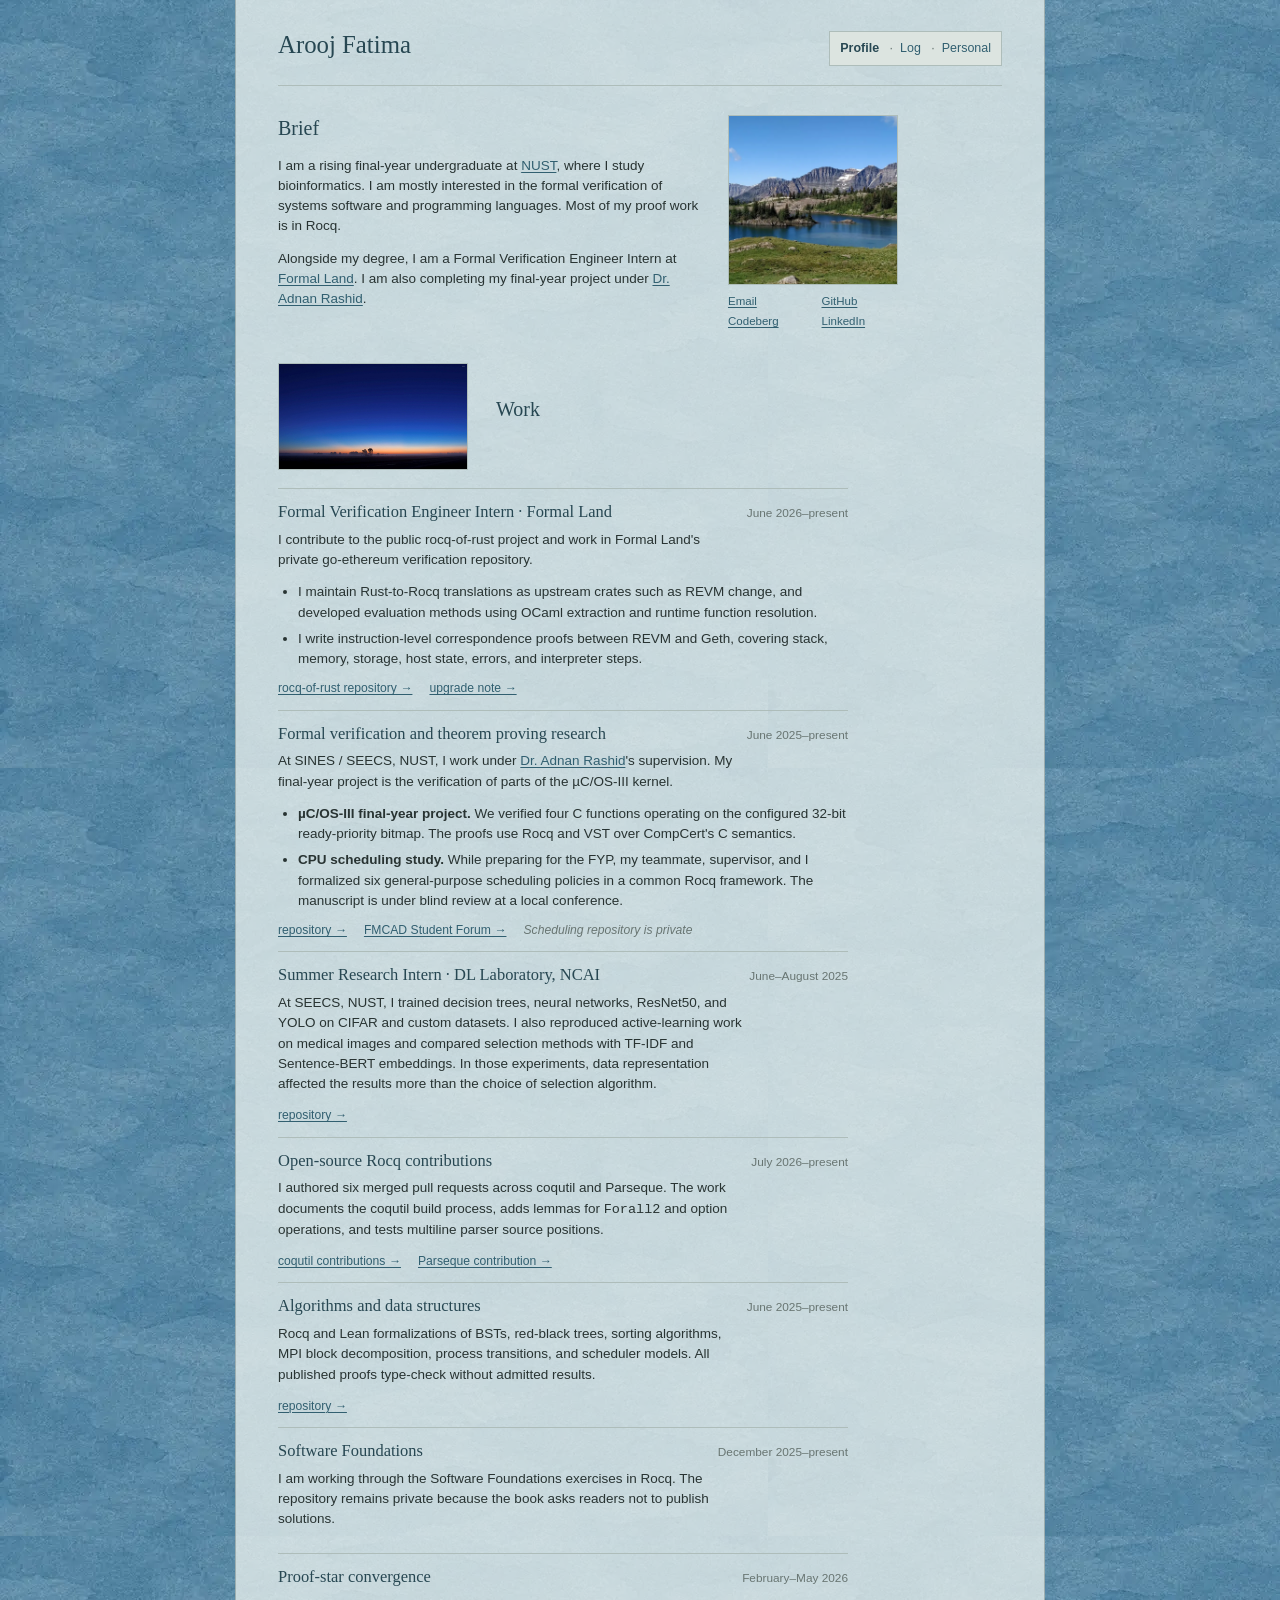
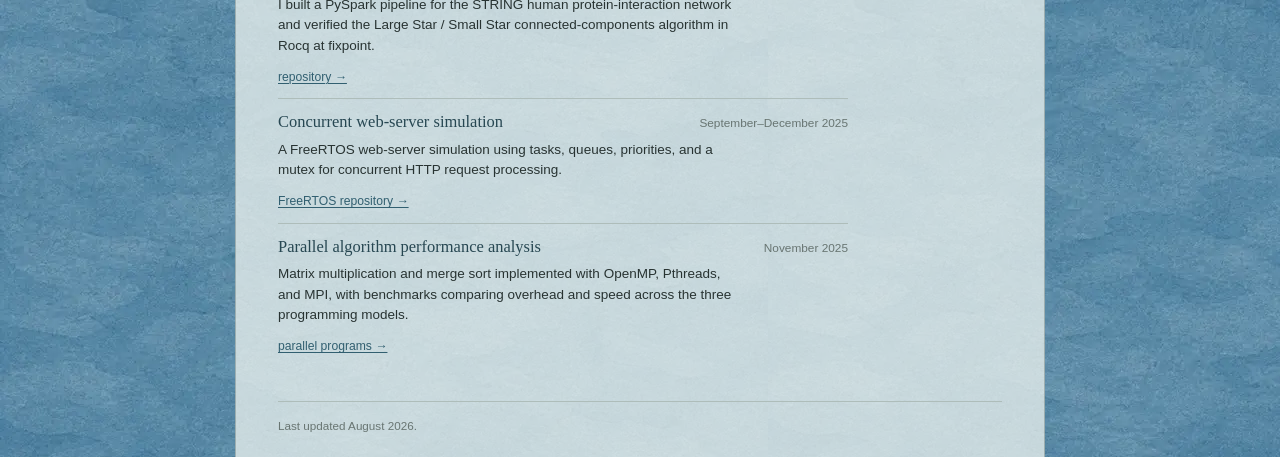
==== index.html @ 15ba0b57 "Create academic homepage" ====
<!doctype html>
<html lang="en">
<head>
    <meta charset="utf-8">
    <meta name="viewport" content="width=device-width, initial-scale=1">
    <meta name="description" content="Academic homepage of Arooj Fatima.">
    <title>Arooj Fatima</title>
    <link rel="stylesheet" href="style.css">
</head>
<body>
    <div class="page">
        <header class="site_header">
            <div class="identity">
                <a class="site_name" href="index.html">Arooj Fatima</a>
            </div>

            <nav aria-label="Main navigation">
                <a class="current" href="index.html">Profile</a>
                <a href="news.html">Log</a>
                <a href="personal.html">Personal</a>
            </nav>
        </header>

        <main>
            <section class="opening">
                <div>
                    <h1>Brief</h1>

                    <p>
                        I am a rising final-year undergraduate at
                        <a href="https://nust.edu.pk/">NUST</a>, where I study bioinformatics.
                        I am mostly interested in the formal verification of systems software
                        and programming languages. Most of my proof work is in Rocq.
                    </p>

                    <p>
                        Alongside my degree, I am a Formal Verification Engineer Intern at
                        <a href="https://formal.land/">Formal Land</a>. I am also completing my
                        final-year project under
                        <a href="https://scholar.google.com/citations?user=fmgsqYkAAAAJ&hl=en">Dr. Adnan Rashid</a>.
                    </p>
                </div>

                <div class="profile_picture">
                    <figure class="opening_picture">
                        <img src="assets/rock-lake.webp" alt="A mountain lake beneath a clear blue sky">
                    </figure>

                    <div class="contact_links" aria-label="Contact and profiles">
                        <a href="mailto:afatima.bsbi23sines@student.nust.edu.pk">Email</a>
                        <a href="https://github.com/cascade77">GitHub</a>
                        <a href="https://codeberg.org/cascade">Codeberg</a>
                        <!-- Replace the LinkedIn URL below. -->
                        <a href="https://www.linkedin.com/in/arooj-dot-exe/">LinkedIn</a>
                    </div>
                </div>
            </section>

            <section class="work_opening" id="work">
                <figure>
                    <img src="assets/work-sunset.jpg" alt="A blue evening sky above a distant line of trees">
                </figure>

                <div>
                    <h1>Work</h1>
                </div>
            </section>

            <div class="project_list">
                <article class="project" id="formal-land">
                    <header class="project_header">
                        <h2>Formal Verification Engineer Intern · Formal Land</h2>
                        <span>June 2026–present</span>
                    </header>
                    <p>
                        I contribute to the public rocq-of-rust project and work in Formal Land's
                        private go-ethereum verification repository.
                    </p>
                    <ul class="work_points">
                        <li>
                            I maintain Rust-to-Rocq translations as upstream crates such as REVM
                            change, and developed evaluation methods using OCaml extraction and
                            runtime function resolution.
                        </li>
                        <li>
                            I write instruction-level correspondence proofs between REVM and Geth,
                            covering stack, memory, storage, host state, errors, and interpreter
                            steps.
                        </li>
                    </ul>
                    <p class="project_links">
                        <a href="https://github.com/formal-land/coq-of-rust">rocq-of-rust repository →</a>
                        <a href="https://formal.land/blog/2026/07/14/revm-v102-upgrade">upgrade note →</a>
                    </p>
                </article>

                <article class="project" id="university-research">
                    <header class="project_header">
                        <h2>Formal verification and theorem proving research</h2>
                        <span>June 2025–present</span>
                    </header>
                    <p>
                        At SINES / SEECS, NUST, I work under
                        <a href="https://scholar.google.com/citations?user=fmgsqYkAAAAJ&hl=en">Dr. Adnan Rashid</a>'s
                        supervision. My final-year project is the verification of parts of the
                        µC/OS-III kernel.
                    </p>
                    <ul class="work_points">
                        <li>
                            <strong>µC/OS-III final-year project.</strong> We verified four C
                            functions operating on the configured 32-bit ready-priority bitmap.
                            The proofs use Rocq and VST over CompCert's C semantics.
                        </li>
                        <li>
                            <strong>CPU scheduling study.</strong> While preparing for the FYP, my
                            teammate, supervisor, and I formalized six general-purpose scheduling
                            policies in a common Rocq framework. The manuscript is under blind
                            review at a local conference.
                        </li>
                    </ul>
                    <p class="project_links">
                        <a href="https://codeberg.org/cascade/ucos3-vst">repository →</a>
                        <a href="https://fmcad.org/FMCAD26/student_forum/">FMCAD Student Forum →</a>
                        <span class="pending_link">Scheduling repository is private</span>
                    </p>
                </article>

                <article class="project" id="dl-internship">
                    <header class="project_header">
                        <h2>Summer Research Intern · DL Laboratory, NCAI</h2>
                        <span>June–August 2025</span>
                    </header>
                    <p>
                        At SEECS, NUST, I trained decision trees, neural networks, ResNet50, and
                        YOLO on CIFAR and custom datasets. I also reproduced active-learning work
                        on medical images and compared selection methods with TF-IDF and
                        Sentence-BERT embeddings. In those experiments, data representation
                        affected the results more than the choice of selection algorithm.
                    </p>
                    <p class="project_links">
                        <a href="https://github.com/cascade77/ncai-dll-internship-summer25">repository →</a>
                    </p>
                </article>

                <article class="project" id="rocq-contributions">
                    <header class="project_header">
                        <h2>Open-source Rocq contributions</h2>
                        <span>July 2026–present</span>
                    </header>
                    <p>
                        I authored six merged pull requests across coqutil and Parseque. The work
                        documents the coqutil build process, adds lemmas for <code>Forall2</code>
                        and option operations, and tests multiline parser source positions.
                    </p>
                    <p class="project_links">
                        <a href="https://github.com/mit-plv/coqutil/pulls?q=is%3Apr+author%3Acascade77">coqutil contributions →</a>
                        <a href="https://github.com/rocq-community/parseque/pulls?q=is%3Apr+author%3Acascade77">Parseque contribution →</a>
                    </p>
                </article>

                <article class="project" id="algorithms">
                    <header class="project_header">
                        <h2>Algorithms and data structures</h2>
                        <span>June 2025–present</span>
                    </header>
                    <p>
                        Rocq and Lean formalizations of BSTs, red-black trees, sorting algorithms,
                        MPI block decomposition, process transitions, and scheduler models. All
                        published proofs type-check without admitted results.
                    </p>
                    <p class="project_links">
                        <a href="https://github.com/cascade77/formal-verification-algorithms">repository →</a>
                    </p>
                </article>

                <article class="project" id="software-foundations">
                    <header class="project_header">
                        <h2>Software Foundations</h2>
                        <span>December 2025–present</span>
                    </header>
                    <p>
                        I am working through the Software Foundations exercises in Rocq. The
                        repository remains private because the book asks readers not to publish
                        solutions.
                    </p>
                </article>

                <article class="project" id="protein-network">
                    <header class="project_header">
                        <h2>Proof-star convergence</h2>
                        <span>February–May 2026</span>
                    </header>
                    <p>
                        I built a PySpark pipeline for the STRING human protein-interaction network
                        and verified the Large Star / Small Star connected-components algorithm in
                        Rocq at fixpoint.
                    </p>
                    <p class="project_links">
                        <a href="https://github.com/cascade77/proof-star-convergence">repository →</a>
                    </p>
                </article>

                <article class="project" id="freertos-server">
                    <header class="project_header">
                        <h2>Concurrent web-server simulation</h2>
                        <span>September–December 2025</span>
                    </header>
                    <p>
                        A FreeRTOS web-server simulation using tasks, queues, priorities, and a
                        mutex for concurrent HTTP request processing.
                    </p>
                    <p class="project_links">
                        <a href="https://github.com/cascade77/concurrent-webserver-rtos">FreeRTOS repository →</a>
                    </p>
                </article>

                <article class="project" id="parallel-analysis">
                    <header class="project_header">
                        <h2>Parallel algorithm performance analysis</h2>
                        <span>November 2025</span>
                    </header>
                    <p>
                        Matrix multiplication and merge sort implemented with OpenMP, Pthreads,
                        and MPI, with benchmarks comparing overhead and speed across the three
                        programming models.
                    </p>
                    <p class="project_links">
                        <a href="https://github.com/cascade77/parallel-matrix-sorting">parallel programs →</a>
                    </p>
                </article>
            </div>
        </main>

        <footer>
            <p>Last updated August 2026.</p>
        </footer>
    </div>
</body>
</html>
---- style.css ----
:root
{
    color-scheme: light;
    --ground: #477f99;
    --paper: rgba(239, 244, 241, 0.74);
    --ink: #283332;
    --heading: #274752;
    --link: #315f70;
    --link_hover: #183e4d;
    --line: #aebdba;
    --soft: #dce4e0;
    --quiet: #687572;
}

*
{
    box-sizing: border-box;
}

html
{
    min-height: 100%;
    background-color: var(--ground);
    background-image: url("assets/paper-lake-waves.webp");
    background-repeat: repeat;
}

body
{
    min-height: 100vh;
    margin: 0;
    color: var(--ink);
    background: transparent;
    font-family: Arial, Helvetica, sans-serif;
    font-size: 13.5px;
    line-height: 1.5;
}

.page
{
    width: min(810px, calc(100% - 42px));
    min-height: 100vh;
    margin: 0 auto;
    padding: 31px 42px 22px;
    background: var(--paper);
    border-right: 1px solid rgba(71, 91, 88, 0.34);
    border-left: 1px solid rgba(71, 91, 88, 0.34);
}

.site_header
{
    display: grid;
    grid-template-columns: minmax(0, 1fr) auto;
    gap: 28px;
    padding-bottom: 19px;
    border-bottom: 1px solid var(--line);
}

.site_name
{
    display: inline-block;
    margin-bottom: 5px;
    color: var(--heading);
    font-family: Georgia, "Times New Roman", serif;
    font-size: 1.55rem;
    line-height: 1.1;
    text-decoration: none;
}

.identity p
{
    margin: 2px 0 0;
    color: var(--quiet);
    font-size: 0.82rem;
    line-height: 1.35;
}

.identity p a
{
    text-decoration: none;
}

nav
{
    align-self: end;
    padding: 7px 10px;
    background: var(--soft);
    border: 1px solid var(--line);
    font-size: 0.78rem;
    white-space: nowrap;
}

nav a
{
    color: var(--link);
    text-decoration: none;
}

nav a + a::before
{
    padding: 0 7px;
    color: var(--quiet);
    content: "·";
}

nav a.current
{
    color: var(--heading);
    font-weight: bold;
}

nav a:hover,
nav a:focus
{
    text-decoration: underline;
    text-underline-offset: 3px;
}

main
{
    max-width: 620px;
    padding: 27px 0 34px;
}

section + section
{
    margin-top: 31px;
}

.opening
{
    display: grid;
    grid-template-columns: minmax(0, 1fr) 170px;
    gap: 29px;
}

.profile_picture
{
    align-self: start;
}

.opening_picture
{
    align-self: start;
    margin: 2px 0 0;
    border: 1px solid var(--line);
}

.opening_picture img
{
    display: block;
    width: 100%;
    aspect-ratio: 1 / 1;
    object-fit: cover;
}

h1,
h2,
h3
{
    color: var(--heading);
    font-family: Georgia, "Times New Roman", serif;
    font-weight: normal;
}

h1
{
    margin: 0 0 13px;
    font-size: 1.25rem;
}

h2
{
    margin: 0 0 10px;
    font-size: 1.03rem;
}

h3
{
    margin: 18px 0 3px;
    font-size: 1rem;
}

p
{
    max-width: 62ch;
    margin: 0 0 12px;
}

a
{
    color: var(--link);
}

a:hover,
a:focus
{
    color: var(--link_hover);
}

main a
{
    text-decoration-thickness: 1px;
    text-underline-offset: 2px;
}

.contact_links
{
    display: grid;
    grid-template-columns: repeat(2, auto);
    gap: 3px 10px;
    margin: 8px 0 0;
    font-size: 0.72rem;
}

.contact_links a
{
    white-space: nowrap;
}

.arrow_list,
.star_list
{
    margin: 0;
    padding: 0;
    list-style: none;
}

.arrow_list li
{
    display: grid;
    grid-template-columns: 18px minmax(0, 1fr);
    gap: 5px;
    margin-bottom: 8px;
}

.arrow_list li > span,
.star_list li > span
{
    color: #607f75;
}

.arrow_list p
{
    margin: 0;
}

.page_links
{
    display: grid;
    grid-template-columns: repeat(3, 1fr);
    gap: 13px;
}

.page_links a
{
    display: grid;
    grid-template-columns: 58px minmax(0, 1fr);
    grid-template-rows: auto auto;
    column-gap: 10px;
    min-height: 61px;
    padding: 6px;
    background: rgba(220, 228, 224, 0.68);
    border: 1px solid var(--line);
    text-decoration: none;
}

.page_links img
{
    grid-row: 1 / 3;
    width: 58px;
    height: 47px;
    object-fit: cover;
}

.page_links span
{
    align-self: end;
    line-height: 1.15;
}

.page_links small
{
    align-self: start;
    margin-top: 3px;
    color: var(--quiet);
    font-size: 0.72rem;
    line-height: 1.15;
}

.news_list
{
    margin: 0;
}

.log_picture
{
    float: right;
    width: 172px;
    margin: 0 0 16px 24px;
    border: 1px solid var(--line);
}

.log_picture img
{
    display: block;
    width: 100%;
    height: 105px;
    object-fit: cover;
}

.news_list div
{
    display: grid;
    grid-template-columns: 82px minmax(0, 1fr);
    gap: 19px;
    padding: 11px 0;
    border-top: 1px solid var(--line);
}

.news_list dt
{
    color: var(--heading);
    font-size: 0.82rem;
    font-weight: bold;
}

.news_list dd
{
    margin: 0;
}

.event_mark
{
    display: inline-block;
    margin-left: 8px;
    padding: 2px 5px;
    border: 1px solid var(--line);
    vertical-align: middle;
}

.event_mark img
{
    display: block;
    width: 28px;
    height: 28px;
    object-fit: contain;
}

.event_mark.fmcad_mark
{
    background: #315262;
}

.event_mark.fmcad_mark img
{
    width: 39px;
}

.quiet
{
    color: var(--quiet);
    font-style: italic;
}

.article_header
{
    display: flex;
    align-items: baseline;
    justify-content: space-between;
    gap: 20px;
    margin-bottom: 16px;
    border-bottom: 1px solid var(--line);
}

.article_header p
{
    color: var(--quiet);
    font-size: 0.78rem;
}

.journey_picture
{
    float: right;
    width: 215px;
    margin: 3px 0 17px 25px;
    border: 1px solid var(--line);
}

.journey_picture img
{
    display: block;
    width: 100%;
    height: 135px;
    object-fit: cover;
    object-position: center 58%;
}

.video_picture
{
    float: right;
    clear: right;
    width: 215px;
    margin: 0 0 17px 25px;
    padding: 5px;
    background: var(--soft);
    border: 1px solid var(--line);
    text-align: center;
}

.video_picture img
{
    display: block;
    width: 100%;
    height: auto;
}

.video_picture figcaption
{
    margin-top: 5px;
    color: var(--quiet);
    font-size: 0.68rem;
    line-height: 1.25;
}

.notes_picture
{
    float: right;
    clear: right;
    width: 175px;
    margin: 0 0 17px 25px;
    padding: 5px;
    background: var(--soft);
    border: 1px solid var(--line);
    text-align: center;
}

.notes_picture img
{
    display: block;
    width: 100%;
    height: auto;
}

.notes_picture figcaption
{
    margin-top: 5px;
    color: var(--quiet);
    font-size: 0.68rem;
    line-height: 1.25;
}

.book_picture
{
    float: left;
    width: 112px;
    margin: 4px 21px 13px 0;
    padding: 5px;
    background: var(--soft);
    border: 1px solid var(--line);
    text-align: center;
}

.book_picture img
{
    display: block;
    width: 100%;
    height: auto;
}

.book_picture figcaption
{
    margin-top: 5px;
    color: var(--quiet);
    font-size: 0.68rem;
    line-height: 1.25;
}

.logic_book_picture
{
    float: right;
    width: 112px;
    margin: 4px 0 13px 21px;
    padding: 5px;
    background: var(--soft);
    border: 1px solid var(--line);
    text-align: center;
}

.logic_book_picture img
{
    display: block;
    width: 100%;
    height: auto;
}

.logic_book_picture figcaption
{
    margin-top: 5px;
    color: var(--quiet);
    font-size: 0.68rem;
    line-height: 1.25;
}

.prover_marks
{
    float: right;
    display: grid;
    width: 166px;
    gap: 8px;
    margin: 3px 0 14px 22px;
    padding: 7px;
    background: rgba(239, 244, 241, 0.58);
    border: 1px solid var(--line);
}

.prover_marks a
{
    display: block;
    padding: 4px;
    background: rgba(246, 248, 246, 0.76);
}

.prover_marks img
{
    display: block;
    width: 100%;
    height: auto;
}

.milestone_marks
{
    display: flex;
    clear: both;
    gap: 12px;
    margin: 18px 0 23px;
}

.milestone_marks a
{
    display: flex;
    align-items: center;
    gap: 8px;
    min-width: 135px;
    padding: 5px 9px;
    background: var(--soft);
    border: 1px solid var(--line);
    font-size: 0.76rem;
}

.milestone_marks img
{
    width: 34px;
    height: 34px;
    object-fit: contain;
}

.milestone_marks .fmcad_mark
{
    color: #e4edf5;
    background: #315262;
}

.milestone_marks .fmcad_mark img
{
    width: 47px;
}

.work_opening
{
    display: grid;
    grid-template-columns: 190px minmax(0, 1fr);
    gap: 28px;
    margin-bottom: 18px;
}

.work_opening figure
{
    margin: 2px 0 0;
    border: 1px solid var(--line);
}

.work_opening > div
{
    align-self: center;
}

.work_opening img
{
    display: block;
    width: 100%;
    height: 105px;
    object-fit: cover;
    object-position: center;
}

.project
{
    padding: 11px 0 12px;
    border-top: 1px solid var(--line);
}

.project_list
{
    max-width: 570px;
}

.project h2
{
    margin-bottom: 4px;
}

.project_header
{
    display: flex;
    align-items: baseline;
    justify-content: space-between;
    gap: 16px;
    margin-bottom: 5px;
}

.project_header h2
{
    margin: 0;
}

.project_header span
{
    flex: 0 0 auto;
    color: var(--quiet);
    font-size: 0.74rem;
    white-space: nowrap;
}

.work_points
{
    margin: 2px 0 10px;
    padding-left: 20px;
}

.work_points li
{
    margin-bottom: 6px;
}

.project_links
{
    display: flex;
    flex-wrap: wrap;
    gap: 4px 17px;
    margin-bottom: 0;
    font-size: 0.76rem;
}

.pending_link
{
    color: var(--quiet);
    font-style: italic;
}

.personal h2
{
    margin-top: 25px;
}

.reading_list
{
    columns: 2;
    column-gap: 30px;
    margin: 3px 0 19px;
    padding-left: 20px;
}

.reading_list li
{
    break-inside: avoid;
    margin-bottom: 6px;
}

.star_list
{
    margin: 3px 0 17px;
}

.star_list li
{
    display: grid;
    grid-template-columns: 18px minmax(0, 1fr);
    gap: 4px;
    margin-bottom: 4px;
}

footer
{
    padding-top: 15px;
    border-top: 1px solid var(--line);
    color: var(--quiet);
    font-size: 0.73rem;
}

footer p
{
    margin: 0;
}

@media (max-width: 720px)
{
    html
    {
        background-attachment: scroll;
    }

    .page
    {
        width: min(100% - 24px, 640px);
        padding: 27px 25px 20px;
    }

    .site_header
    {
        grid-template-columns: 1fr;
        gap: 17px;
    }

    nav
    {
        justify-self: start;
        white-space: normal;
    }

    .opening
    {
        grid-template-columns: minmax(0, 1fr) 145px;
        gap: 23px;
    }

    .page_links
    {
        grid-template-columns: 1fr;
        max-width: 280px;
    }

    .work_opening
    {
        grid-template-columns: 150px minmax(0, 1fr);
        gap: 20px;
    }
}

@media (max-width: 480px)
{
    .page
    {
        width: 100%;
        padding: 24px 20px 18px;
        border: 0;
    }

    .opening
    {
        display: block;
    }

    .opening_picture
    {
        width: min(100%, 240px);
        margin-top: 21px;
    }

    .news_list div
    {
        grid-template-columns: 1fr;
        gap: 2px;
    }

    .journey_picture
    {
        float: none;
        width: min(100%, 310px);
        margin: 0 0 18px;
    }

    .video_picture
    {
        float: none;
        width: min(100%, 310px);
        margin: 0 0 18px;
    }

    .notes_picture
    {
        float: none;
        width: min(100%, 220px);
        margin: 0 0 18px;
    }

    .book_picture
    {
        width: 100px;
    }

    .logic_book_picture
    {
        width: 100px;
    }

    .prover_marks
    {
        width: 145px;
        margin-left: 16px;
    }

    .milestone_marks
    {
        align-items: flex-start;
        flex-direction: column;
    }

    .work_opening
    {
        display: block;
    }

    .work_opening figure
    {
        width: min(100%, 310px);
        margin-top: 18px;
    }

    .project_header
    {
        display: block;
    }

    .project_header span
    {
        display: block;
        margin-top: 2px;
    }

    .reading_list
    {
        columns: 1;
    }
}
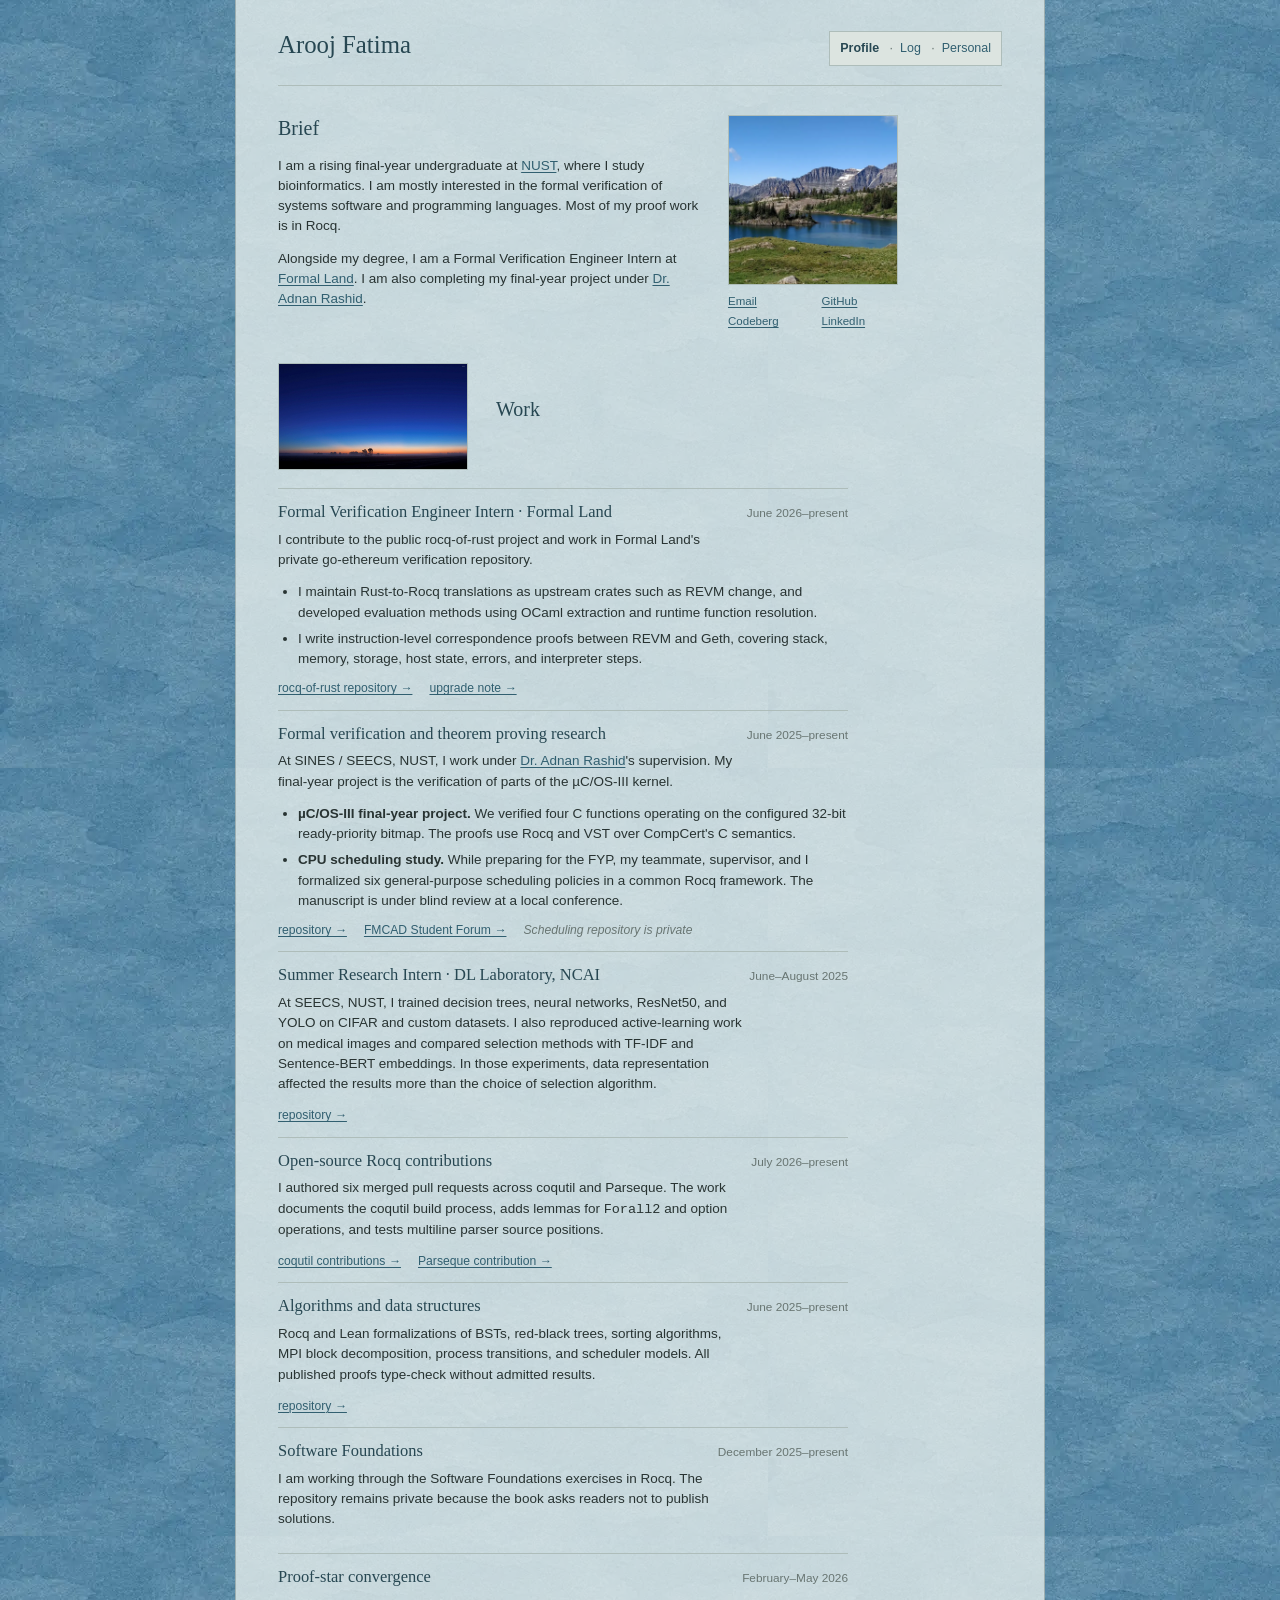
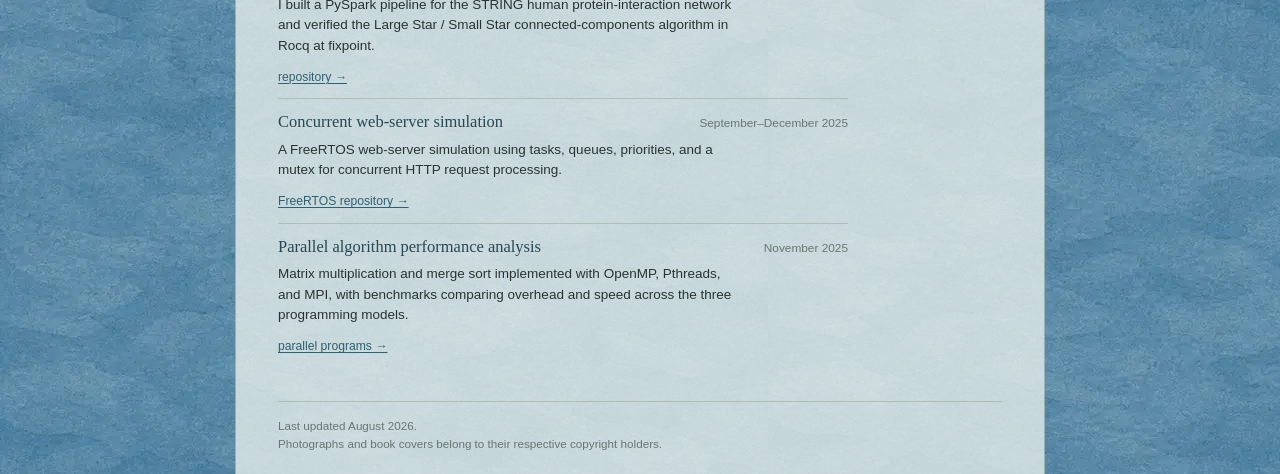
==== commit 011cba64: "Add image ownership notice" ====
--- a/index.html
+++ b/index.html
@@ -233,6 +233,7 @@
 
         <footer>
             <p>Last updated August 2026.</p>
+            <p>Photographs and book covers belong to their respective copyright holders.</p>
         </footer>
     </div>
 </body>
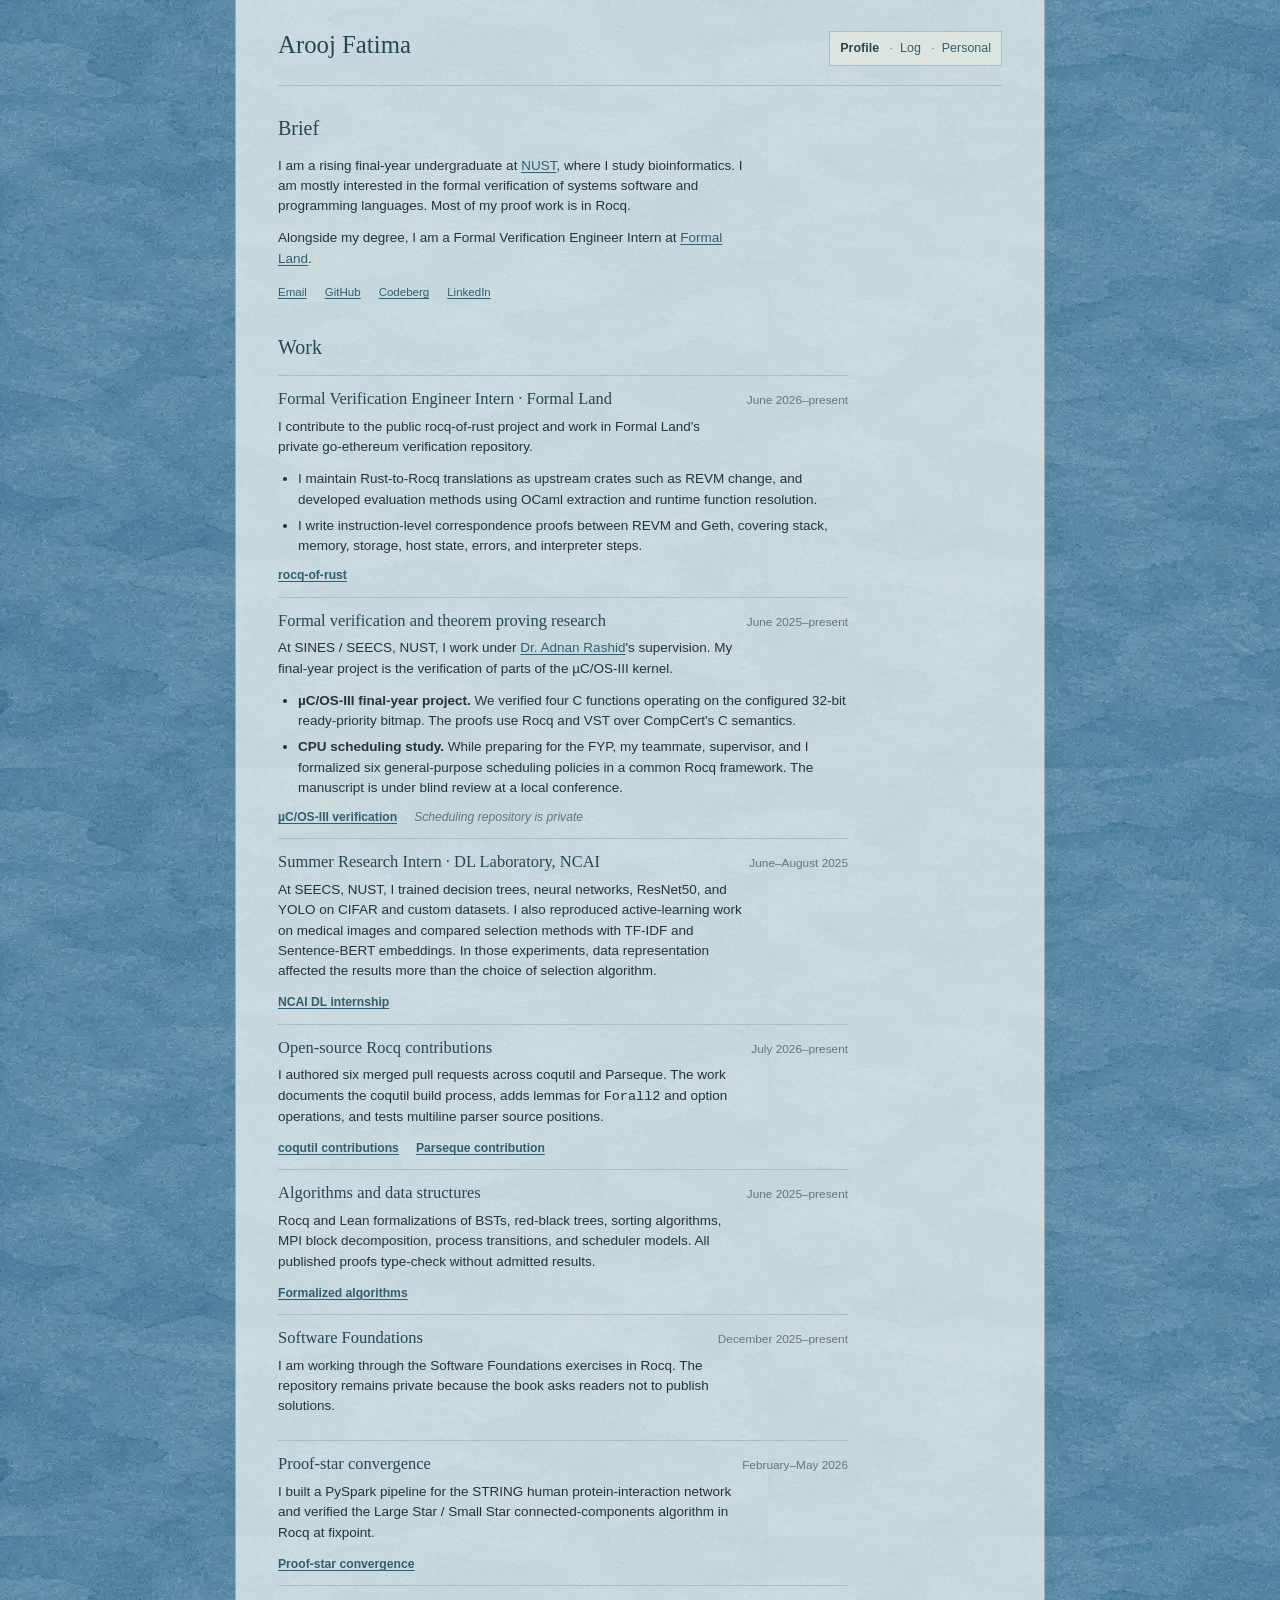
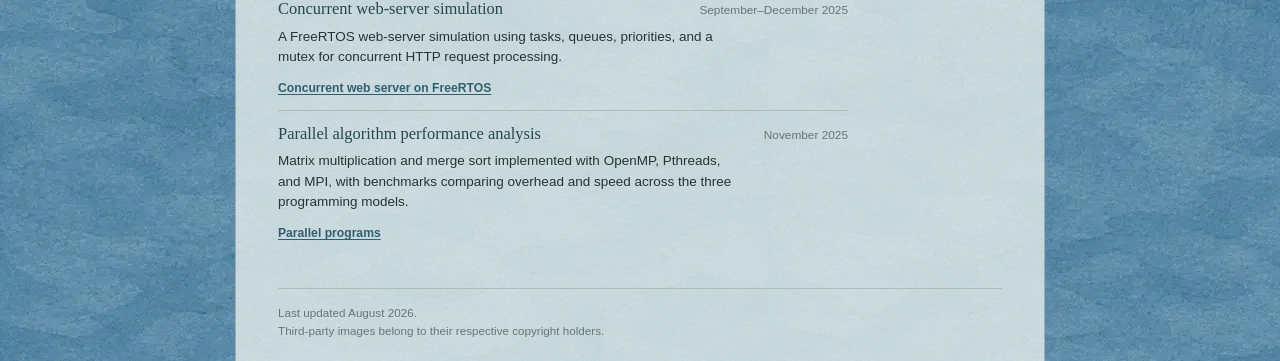
==== commit e80144ef: "Simplify imagery and profile layout" ====
--- a/index.html
+++ b/index.html
@@ -35,35 +35,20 @@
 
                     <p>
                         Alongside my degree, I am a Formal Verification Engineer Intern at
-                        <a href="https://formal.land/">Formal Land</a>. I am also completing my
-                        final-year project under
-                        <a href="https://scholar.google.com/citations?user=fmgsqYkAAAAJ&hl=en">Dr. Adnan Rashid</a>.
+                        <a href="https://formal.land/">Formal Land</a>.
                     </p>
                 </div>
 
-                <div class="profile_picture">
-                    <figure class="opening_picture">
-                        <img src="assets/rock-lake.webp" alt="A mountain lake beneath a clear blue sky">
-                    </figure>
-
-                    <div class="contact_links" aria-label="Contact and profiles">
-                        <a href="mailto:afatima.bsbi23sines@student.nust.edu.pk">Email</a>
-                        <a href="https://github.com/cascade77">GitHub</a>
-                        <a href="https://codeberg.org/cascade">Codeberg</a>
-                        <!-- Replace the LinkedIn URL below. -->
-                        <a href="https://www.linkedin.com/in/arooj-dot-exe/">LinkedIn</a>
-                    </div>
+                <div class="contact_links" aria-label="Contact and profiles">
+                    <a href="mailto:afatima.bsbi23sines@student.nust.edu.pk">Email</a>
+                    <a href="https://github.com/cascade77">GitHub</a>
+                    <a href="https://codeberg.org/cascade">Codeberg</a>
+                    <a href="https://www.linkedin.com/in/arooj-dot-exe/">LinkedIn</a>
                 </div>
             </section>
 
-            <section class="work_opening" id="work">
-                <figure>
-                    <img src="assets/work-sunset.jpg" alt="A blue evening sky above a distant line of trees">
-                </figure>
-
-                <div>
-                    <h1>Work</h1>
-                </div>
+            <section class="work_heading" id="work">
+                <h1>Work</h1>
             </section>
 
             <div class="project_list">
@@ -89,8 +74,7 @@
                         </li>
                     </ul>
                     <p class="project_links">
-                        <a href="https://github.com/formal-land/coq-of-rust">rocq-of-rust repository →</a>
-                        <a href="https://formal.land/blog/2026/07/14/revm-v102-upgrade">upgrade note →</a>
+                        <a href="https://github.com/formal-land/coq-of-rust">rocq-of-rust</a>
                     </p>
                 </article>
 
@@ -119,8 +103,7 @@
                         </li>
                     </ul>
                     <p class="project_links">
-                        <a href="https://codeberg.org/cascade/ucos3-vst">repository →</a>
-                        <a href="https://fmcad.org/FMCAD26/student_forum/">FMCAD Student Forum →</a>
+                        <a href="https://codeberg.org/cascade/ucos3-vst">µC/OS-III verification</a>
                         <span class="pending_link">Scheduling repository is private</span>
                     </p>
                 </article>
@@ -138,7 +121,7 @@
                         affected the results more than the choice of selection algorithm.
                     </p>
                     <p class="project_links">
-                        <a href="https://github.com/cascade77/ncai-dll-internship-summer25">repository →</a>
+                        <a href="https://github.com/cascade77/ncai-dll-internship-summer25">NCAI DL internship</a>
                     </p>
                 </article>
 
@@ -153,8 +136,8 @@
                         and option operations, and tests multiline parser source positions.
                     </p>
                     <p class="project_links">
-                        <a href="https://github.com/mit-plv/coqutil/pulls?q=is%3Apr+author%3Acascade77">coqutil contributions →</a>
-                        <a href="https://github.com/rocq-community/parseque/pulls?q=is%3Apr+author%3Acascade77">Parseque contribution →</a>
+                        <a href="https://github.com/mit-plv/coqutil/pulls?q=is%3Apr+author%3Acascade77">coqutil contributions</a>
+                        <a href="https://github.com/rocq-community/parseque/pulls?q=is%3Apr+author%3Acascade77">Parseque contribution</a>
                     </p>
                 </article>
 
@@ -169,7 +152,7 @@
                         published proofs type-check without admitted results.
                     </p>
                     <p class="project_links">
-                        <a href="https://github.com/cascade77/formal-verification-algorithms">repository →</a>
+                        <a href="https://github.com/cascade77/formal-verification-algorithms">Formalized algorithms</a>
                     </p>
                 </article>
 
@@ -196,7 +179,7 @@
                         Rocq at fixpoint.
                     </p>
                     <p class="project_links">
-                        <a href="https://github.com/cascade77/proof-star-convergence">repository →</a>
+                        <a href="https://github.com/cascade77/proof-star-convergence">Proof-star convergence</a>
                     </p>
                 </article>
 
@@ -210,7 +193,7 @@
                         mutex for concurrent HTTP request processing.
                     </p>
                     <p class="project_links">
-                        <a href="https://github.com/cascade77/concurrent-webserver-rtos">FreeRTOS repository →</a>
+                        <a href="https://github.com/cascade77/concurrent-webserver-rtos">Concurrent web server on FreeRTOS</a>
                     </p>
                 </article>
 
@@ -225,7 +208,7 @@
                         programming models.
                     </p>
                     <p class="project_links">
-                        <a href="https://github.com/cascade77/parallel-matrix-sorting">parallel programs →</a>
+                        <a href="https://github.com/cascade77/parallel-matrix-sorting">Parallel programs</a>
                     </p>
                 </article>
             </div>
@@ -233,7 +216,7 @@
 
         <footer>
             <p>Last updated August 2026.</p>
-            <p>Photographs and book covers belong to their respective copyright holders.</p>
+            <p>Third-party images belong to their respective copyright holders.</p>
         </footer>
     </div>
 </body>
--- a/style.css
+++ b/style.css
@@ -129,29 +129,7 @@
 
 .opening
 {
-    display: grid;
-    grid-template-columns: minmax(0, 1fr) 170px;
-    gap: 29px;
-}
-
-.profile_picture
-{
-    align-self: start;
-}
-
-.opening_picture
-{
-    align-self: start;
-    margin: 2px 0 0;
-    border: 1px solid var(--line);
-}
-
-.opening_picture img
-{
     display: block;
-    width: 100%;
-    aspect-ratio: 1 / 1;
-    object-fit: cover;
 }
 
 h1,
@@ -206,10 +184,10 @@
 
 .contact_links
 {
-    display: grid;
-    grid-template-columns: repeat(2, auto);
-    gap: 3px 10px;
-    margin: 8px 0 0;
+    display: flex;
+    flex-wrap: wrap;
+    gap: 4px 18px;
+    margin: 15px 0 0;
     font-size: 0.72rem;
 }
 
@@ -293,22 +271,6 @@
     margin: 0;
 }
 
-.log_picture
-{
-    float: right;
-    width: 172px;
-    margin: 0 0 16px 24px;
-    border: 1px solid var(--line);
-}
-
-.log_picture img
-{
-    display: block;
-    width: 100%;
-    height: 105px;
-    object-fit: cover;
-}
-
 .news_list div
 {
     display: grid;
@@ -377,23 +339,6 @@
 {
     color: var(--quiet);
     font-size: 0.78rem;
-}
-
-.journey_picture
-{
-    float: right;
-    width: 215px;
-    margin: 3px 0 17px 25px;
-    border: 1px solid var(--line);
-}
-
-.journey_picture img
-{
-    display: block;
-    width: 100%;
-    height: 135px;
-    object-fit: cover;
-    object-position: center 58%;
 }
 
 .video_picture
@@ -566,32 +511,9 @@
     width: 47px;
 }
 
-.work_opening
-{
-    display: grid;
-    grid-template-columns: 190px minmax(0, 1fr);
-    gap: 28px;
-    margin-bottom: 18px;
-}
-
-.work_opening figure
-{
-    margin: 2px 0 0;
-    border: 1px solid var(--line);
-}
-
-.work_opening > div
-{
-    align-self: center;
-}
-
-.work_opening img
-{
-    display: block;
-    width: 100%;
-    height: 105px;
-    object-fit: cover;
-    object-position: center;
+.work_heading
+{
+    margin-bottom: 7px;
 }
 
 .project
@@ -652,6 +574,11 @@
     font-size: 0.76rem;
 }
 
+.project_links a
+{
+    font-weight: bold;
+}
+
 .pending_link
 {
     color: var(--quiet);
@@ -730,7 +657,7 @@
 
     .opening
     {
-        grid-template-columns: minmax(0, 1fr) 145px;
+        grid-template-columns: minmax(0, 1fr) 190px;
         gap: 23px;
     }
 
@@ -742,7 +669,7 @@
 
     .work_opening
     {
-        grid-template-columns: 150px minmax(0, 1fr);
+        grid-template-columns: 210px minmax(0, 1fr);
         gap: 20px;
     }
 }
@@ -763,8 +690,18 @@
 
     .opening_picture
     {
-        width: min(100%, 240px);
+        width: min(100%, 280px);
         margin-top: 21px;
+    }
+
+    .opening_picture img
+    {
+        height: 165px;
+    }
+
+    .contact_links
+    {
+        max-width: 280px;
     }
 
     .news_list div
@@ -773,20 +710,13 @@
         gap: 2px;
     }
 
-    .journey_picture
+    .video_picture
     {
         float: none;
         width: min(100%, 310px);
         margin: 0 0 18px;
     }
 
-    .video_picture
-    {
-        float: none;
-        width: min(100%, 310px);
-        margin: 0 0 18px;
-    }
-
     .notes_picture
     {
         float: none;
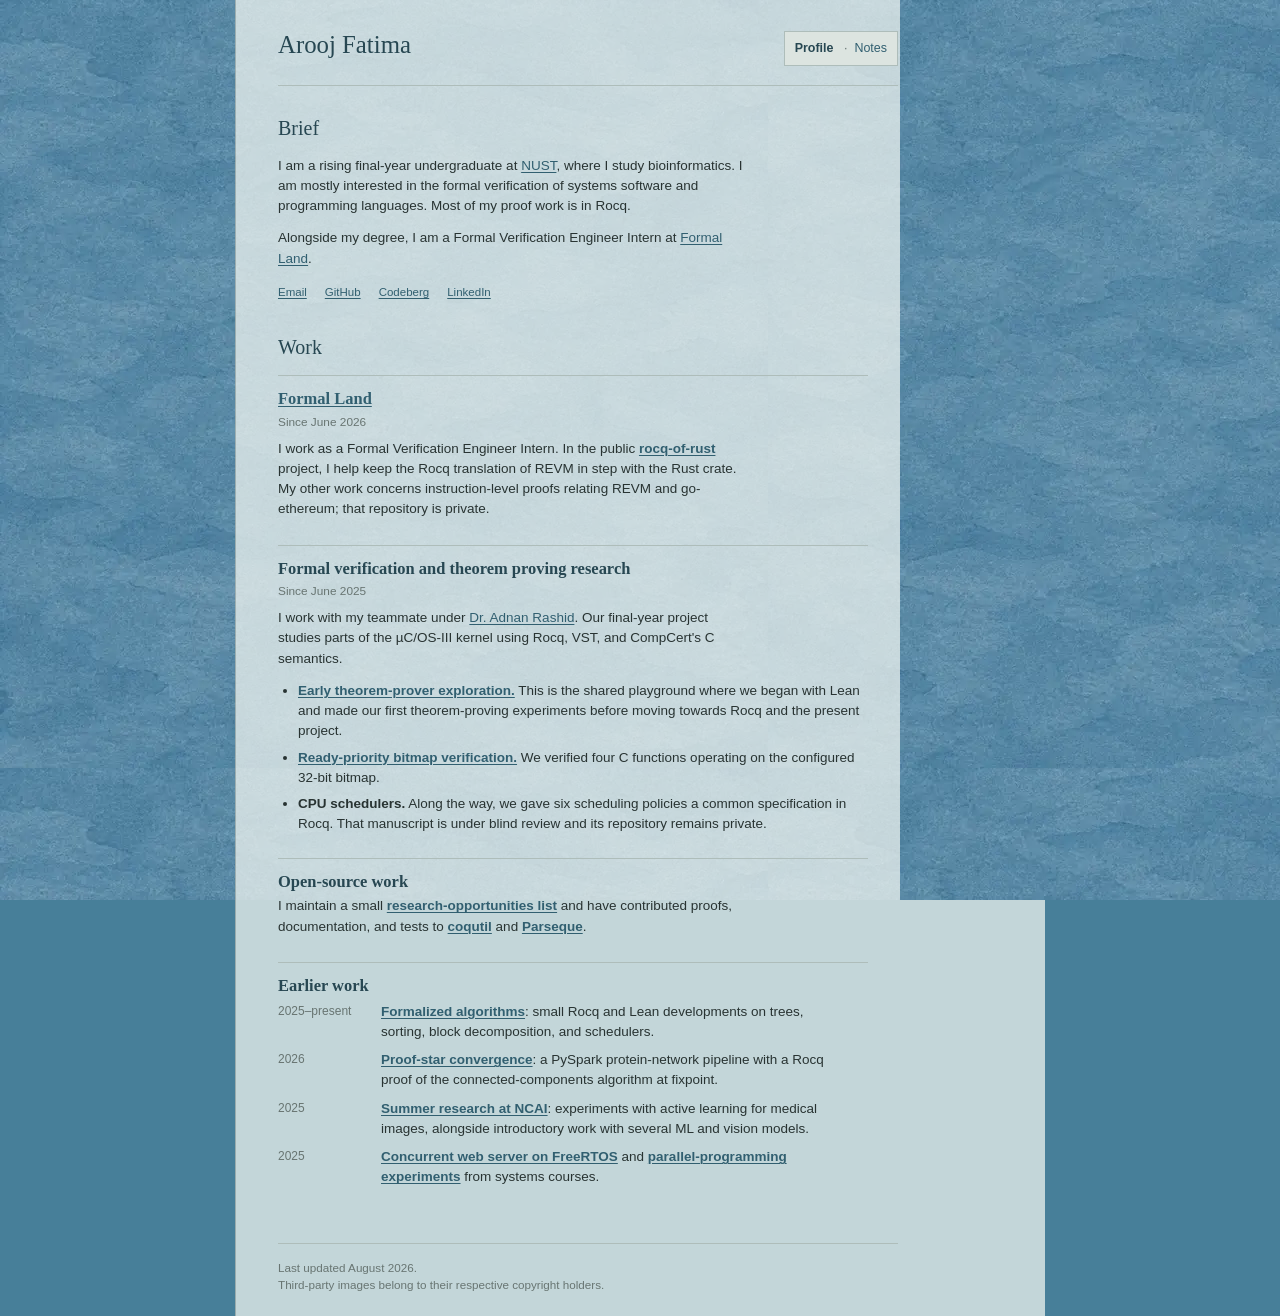
==== commit fc6d406f: "Refine profile layout and notes" ====
--- a/index.html
+++ b/index.html
@@ -16,8 +16,7 @@
 
             <nav aria-label="Main navigation">
                 <a class="current" href="index.html">Profile</a>
-                <a href="news.html">Log</a>
-                <a href="personal.html">Personal</a>
+                <a href="news.html">Notes</a>
             </nav>
         </header>
 
@@ -51,166 +50,80 @@
                 <h1>Work</h1>
             </section>
 
-            <div class="project_list">
-                <article class="project" id="formal-land">
-                    <header class="project_header">
-                        <h2>Formal Verification Engineer Intern · Formal Land</h2>
-                        <span>June 2026–present</span>
-                    </header>
+            <div class="work_sections">
+                <section id="formal-land">
+                    <h2><a href="https://formal.land/"><strong>Formal Land</strong></a></h2>
+                    <p class="work_date">Since June 2026</p>
                     <p>
-                        I contribute to the public rocq-of-rust project and work in Formal Land's
-                        private go-ethereum verification repository.
+                        I work as a Formal Verification Engineer Intern. In the public
+                        <a href="https://github.com/formal-land/coq-of-rust"><strong>rocq-of-rust</strong></a>
+                        project, I help keep the Rocq translation of REVM in step with the Rust
+                        crate. My other work concerns instruction-level proofs relating REVM and
+                        go-ethereum; that repository is private.
+                    </p>
+                </section>
+
+                <section id="university-research">
+                    <h2><strong>Formal verification and theorem proving research</strong></h2>
+                    <p class="work_date">Since June 2025</p>
+                    <p>
+                        I work with my teammate under
+                        <a href="https://scholar.google.com/citations?user=fmgsqYkAAAAJ&hl=en">Dr. Adnan Rashid</a>.
+                        Our final-year project studies parts of the µC/OS-III kernel using Rocq,
+                        VST, and CompCert's C semantics.
                     </p>
                     <ul class="work_points">
                         <li>
-                            I maintain Rust-to-Rocq translations as upstream crates such as REVM
-                            change, and developed evaluation methods using OCaml extraction and
-                            runtime function resolution.
+                            <a href="https://codeberg.org/unnoun/fyp-tp-playground"><strong>Early theorem-prover exploration.</strong></a>
+                            This is the shared playground where we began with Lean and made our
+                            first theorem-proving experiments before moving towards Rocq and the
+                            present project.
                         </li>
                         <li>
-                            I write instruction-level correspondence proofs between REVM and Geth,
-                            covering stack, memory, storage, host state, errors, and interpreter
-                            steps.
+                            <a href="https://codeberg.org/cascade/ucos3-vst"><strong>Ready-priority bitmap verification.</strong></a>
+                            We verified four C functions operating on the configured 32-bit bitmap.
+                        </li>
+                        <li>
+                            <strong>CPU schedulers.</strong> Along the way, we gave six scheduling
+                            policies a common specification in Rocq. That manuscript is under blind
+                            review and its repository remains private.
                         </li>
                     </ul>
-                    <p class="project_links">
-                        <a href="https://github.com/formal-land/coq-of-rust">rocq-of-rust</a>
+                </section>
+
+                <section id="open-source">
+                    <h2><strong>Open-source work</strong></h2>
+                    <p>
+                        I maintain a small
+                        <a href="https://github.com/cascade77/research-opportunities"><strong>research-opportunities list</strong></a>
+                        and have contributed proofs, documentation, and tests to
+                        <a href="https://github.com/mit-plv/coqutil/pulls?q=is%3Apr+author%3Acascade77"><strong>coqutil</strong></a>
+                        and
+                        <a href="https://github.com/rocq-community/parseque/pulls?q=is%3Apr+author%3Acascade77"><strong>Parseque</strong></a>.
                     </p>
-                </article>
+                </section>
 
-                <article class="project" id="university-research">
-                    <header class="project_header">
-                        <h2>Formal verification and theorem proving research</h2>
-                        <span>June 2025–present</span>
-                    </header>
-                    <p>
-                        At SINES / SEECS, NUST, I work under
-                        <a href="https://scholar.google.com/citations?user=fmgsqYkAAAAJ&hl=en">Dr. Adnan Rashid</a>'s
-                        supervision. My final-year project is the verification of parts of the
-                        µC/OS-III kernel.
-                    </p>
-                    <ul class="work_points">
+                <section id="earlier-work">
+                    <h2><strong>Earlier work</strong></h2>
+                    <ul class="earlier_work">
                         <li>
-                            <strong>µC/OS-III final-year project.</strong> We verified four C
-                            functions operating on the configured 32-bit ready-priority bitmap.
-                            The proofs use Rocq and VST over CompCert's C semantics.
+                            <span>2025–present</span>
+                            <p><a href="https://github.com/cascade77/formal-verification-algorithms"><strong>Formalized algorithms</strong></a>: small Rocq and Lean developments on trees, sorting, block decomposition, and schedulers.</p>
                         </li>
                         <li>
-                            <strong>CPU scheduling study.</strong> While preparing for the FYP, my
-                            teammate, supervisor, and I formalized six general-purpose scheduling
-                            policies in a common Rocq framework. The manuscript is under blind
-                            review at a local conference.
+                            <span>2026</span>
+                            <p><a href="https://github.com/cascade77/proof-star-convergence"><strong>Proof-star convergence</strong></a>: a PySpark protein-network pipeline with a Rocq proof of the connected-components algorithm at fixpoint.</p>
+                        </li>
+                        <li>
+                            <span>2025</span>
+                            <p><a href="https://github.com/cascade77/ncai-dll-internship-summer25"><strong>Summer research at NCAI</strong></a>: experiments with active learning for medical images, alongside introductory work with several ML and vision models.</p>
+                        </li>
+                        <li>
+                            <span>2025</span>
+                            <p><a href="https://github.com/cascade77/concurrent-webserver-rtos"><strong>Concurrent web server on FreeRTOS</strong></a> and <a href="https://github.com/cascade77/parallel-matrix-sorting"><strong>parallel-programming experiments</strong></a> from systems courses.</p>
                         </li>
                     </ul>
-                    <p class="project_links">
-                        <a href="https://codeberg.org/cascade/ucos3-vst">µC/OS-III verification</a>
-                        <span class="pending_link">Scheduling repository is private</span>
-                    </p>
-                </article>
-
-                <article class="project" id="dl-internship">
-                    <header class="project_header">
-                        <h2>Summer Research Intern · DL Laboratory, NCAI</h2>
-                        <span>June–August 2025</span>
-                    </header>
-                    <p>
-                        At SEECS, NUST, I trained decision trees, neural networks, ResNet50, and
-                        YOLO on CIFAR and custom datasets. I also reproduced active-learning work
-                        on medical images and compared selection methods with TF-IDF and
-                        Sentence-BERT embeddings. In those experiments, data representation
-                        affected the results more than the choice of selection algorithm.
-                    </p>
-                    <p class="project_links">
-                        <a href="https://github.com/cascade77/ncai-dll-internship-summer25">NCAI DL internship</a>
-                    </p>
-                </article>
-
-                <article class="project" id="rocq-contributions">
-                    <header class="project_header">
-                        <h2>Open-source Rocq contributions</h2>
-                        <span>July 2026–present</span>
-                    </header>
-                    <p>
-                        I authored six merged pull requests across coqutil and Parseque. The work
-                        documents the coqutil build process, adds lemmas for <code>Forall2</code>
-                        and option operations, and tests multiline parser source positions.
-                    </p>
-                    <p class="project_links">
-                        <a href="https://github.com/mit-plv/coqutil/pulls?q=is%3Apr+author%3Acascade77">coqutil contributions</a>
-                        <a href="https://github.com/rocq-community/parseque/pulls?q=is%3Apr+author%3Acascade77">Parseque contribution</a>
-                    </p>
-                </article>
-
-                <article class="project" id="algorithms">
-                    <header class="project_header">
-                        <h2>Algorithms and data structures</h2>
-                        <span>June 2025–present</span>
-                    </header>
-                    <p>
-                        Rocq and Lean formalizations of BSTs, red-black trees, sorting algorithms,
-                        MPI block decomposition, process transitions, and scheduler models. All
-                        published proofs type-check without admitted results.
-                    </p>
-                    <p class="project_links">
-                        <a href="https://github.com/cascade77/formal-verification-algorithms">Formalized algorithms</a>
-                    </p>
-                </article>
-
-                <article class="project" id="software-foundations">
-                    <header class="project_header">
-                        <h2>Software Foundations</h2>
-                        <span>December 2025–present</span>
-                    </header>
-                    <p>
-                        I am working through the Software Foundations exercises in Rocq. The
-                        repository remains private because the book asks readers not to publish
-                        solutions.
-                    </p>
-                </article>
-
-                <article class="project" id="protein-network">
-                    <header class="project_header">
-                        <h2>Proof-star convergence</h2>
-                        <span>February–May 2026</span>
-                    </header>
-                    <p>
-                        I built a PySpark pipeline for the STRING human protein-interaction network
-                        and verified the Large Star / Small Star connected-components algorithm in
-                        Rocq at fixpoint.
-                    </p>
-                    <p class="project_links">
-                        <a href="https://github.com/cascade77/proof-star-convergence">Proof-star convergence</a>
-                    </p>
-                </article>
-
-                <article class="project" id="freertos-server">
-                    <header class="project_header">
-                        <h2>Concurrent web-server simulation</h2>
-                        <span>September–December 2025</span>
-                    </header>
-                    <p>
-                        A FreeRTOS web-server simulation using tasks, queues, priorities, and a
-                        mutex for concurrent HTTP request processing.
-                    </p>
-                    <p class="project_links">
-                        <a href="https://github.com/cascade77/concurrent-webserver-rtos">Concurrent web server on FreeRTOS</a>
-                    </p>
-                </article>
-
-                <article class="project" id="parallel-analysis">
-                    <header class="project_header">
-                        <h2>Parallel algorithm performance analysis</h2>
-                        <span>November 2025</span>
-                    </header>
-                    <p>
-                        Matrix multiplication and merge sort implemented with OpenMP, Pthreads,
-                        and MPI, with benchmarks comparing overhead and speed across the three
-                        programming models.
-                    </p>
-                    <p class="project_links">
-                        <a href="https://github.com/cascade77/parallel-matrix-sorting">Parallel programs</a>
-                    </p>
-                </article>
+                </section>
             </div>
         </main>
 
--- a/style.css
+++ b/style.css
@@ -22,6 +22,8 @@
     min-height: 100%;
     background-color: var(--ground);
     background-image: url("assets/paper-lake-waves.webp");
+    background-attachment: fixed;
+    background-position: 0 0;
     background-repeat: repeat;
 }
 
@@ -38,19 +40,42 @@
 
 .page
 {
+    position: relative;
     width: min(810px, calc(100% - 42px));
     min-height: 100vh;
     margin: 0 auto;
     padding: 31px 42px 22px;
     background: var(--paper);
-    border-right: 1px solid rgba(71, 91, 88, 0.34);
     border-left: 1px solid rgba(71, 91, 88, 0.34);
+}
+
+.page::after
+{
+    position: absolute;
+    z-index: 0;
+    top: 0;
+    right: 0;
+    bottom: 0;
+    width: 145px;
+    background-color: var(--ground);
+    background-image: url("assets/paper-lake-waves.webp");
+    background-attachment: fixed;
+    background-position: 0 0;
+    background-repeat: repeat;
+    content: "";
+}
+
+.page > *
+{
+    position: relative;
+    z-index: 1;
 }
 
 .site_header
 {
     display: grid;
     grid-template-columns: minmax(0, 1fr) auto;
+    max-width: 620px;
     gap: 28px;
     padding-bottom: 19px;
     border-bottom: 1px solid var(--line);
@@ -421,6 +446,7 @@
     line-height: 1.25;
 }
 
+.quantum_book_picture,
 .logic_book_picture
 {
     float: right;
@@ -432,6 +458,7 @@
     text-align: center;
 }
 
+.quantum_book_picture img,
 .logic_book_picture img
 {
     display: block;
@@ -439,6 +466,7 @@
     height: auto;
 }
 
+.quantum_book_picture figcaption,
 .logic_book_picture figcaption
 {
     margin-top: 5px;
@@ -516,42 +544,32 @@
     margin-bottom: 7px;
 }
 
-.project
-{
-    padding: 11px 0 12px;
+.work_sections
+{
+    max-width: 590px;
+}
+
+.work_sections section
+{
+    padding: 11px 0 13px;
     border-top: 1px solid var(--line);
 }
 
-.project_list
-{
-    max-width: 570px;
-}
-
-.project h2
-{
-    margin-bottom: 4px;
-}
-
-.project_header
-{
-    display: flex;
-    align-items: baseline;
-    justify-content: space-between;
-    gap: 16px;
-    margin-bottom: 5px;
-}
-
-.project_header h2
-{
-    margin: 0;
-}
-
-.project_header span
-{
-    flex: 0 0 auto;
+.work_sections section + section
+{
+    margin-top: 0;
+}
+
+.work_sections h2
+{
+    margin: 0 0 2px;
+}
+
+.work_date
+{
+    margin-bottom: 7px;
     color: var(--quiet);
     font-size: 0.74rem;
-    white-space: nowrap;
 }
 
 .work_points
@@ -565,24 +583,34 @@
     margin-bottom: 6px;
 }
 
-.project_links
-{
-    display: flex;
-    flex-wrap: wrap;
-    gap: 4px 17px;
-    margin-bottom: 0;
-    font-size: 0.76rem;
-}
-
-.project_links a
-{
-    font-weight: bold;
-}
-
-.pending_link
-{
-    color: var(--quiet);
-    font-style: italic;
+.earlier_work,
+.writing_list
+{
+    margin: 3px 0 0;
+    padding: 0;
+    list-style: none;
+}
+
+.earlier_work li,
+.writing_list li
+{
+    display: grid;
+    grid-template-columns: 88px minmax(0, 1fr);
+    gap: 15px;
+    margin-bottom: 8px;
+}
+
+.earlier_work span,
+.writing_list span
+{
+    color: var(--quiet);
+    font-size: 0.75rem;
+}
+
+.earlier_work p,
+.writing_list p
+{
+    margin: 0;
 }
 
 .personal h2
@@ -619,6 +647,7 @@
 
 footer
 {
+    max-width: 620px;
     padding-top: 15px;
     border-top: 1px solid var(--line);
     color: var(--quiet);
@@ -643,6 +672,11 @@
         padding: 27px 25px 20px;
     }
 
+    .page::after
+    {
+        display: none;
+    }
+
     .site_header
     {
         grid-template-columns: 1fr;
@@ -667,11 +701,6 @@
         max-width: 280px;
     }
 
-    .work_opening
-    {
-        grid-template-columns: 210px minmax(0, 1fr);
-        gap: 20px;
-    }
 }
 
 @media (max-width: 480px)
@@ -729,6 +758,7 @@
         width: 100px;
     }
 
+    .quantum_book_picture,
     .logic_book_picture
     {
         width: 100px;
@@ -746,30 +776,16 @@
         flex-direction: column;
     }
 
-    .work_opening
-    {
-        display: block;
-    }
-
-    .work_opening figure
-    {
-        width: min(100%, 310px);
-        margin-top: 18px;
-    }
-
-    .project_header
-    {
-        display: block;
-    }
-
-    .project_header span
-    {
-        display: block;
-        margin-top: 2px;
-    }
-
     .reading_list
     {
         columns: 1;
     }
-}
+
+    .earlier_work li,
+    .writing_list li
+    {
+        grid-template-columns: 1fr;
+        gap: 1px;
+        margin-bottom: 11px;
+    }
+}
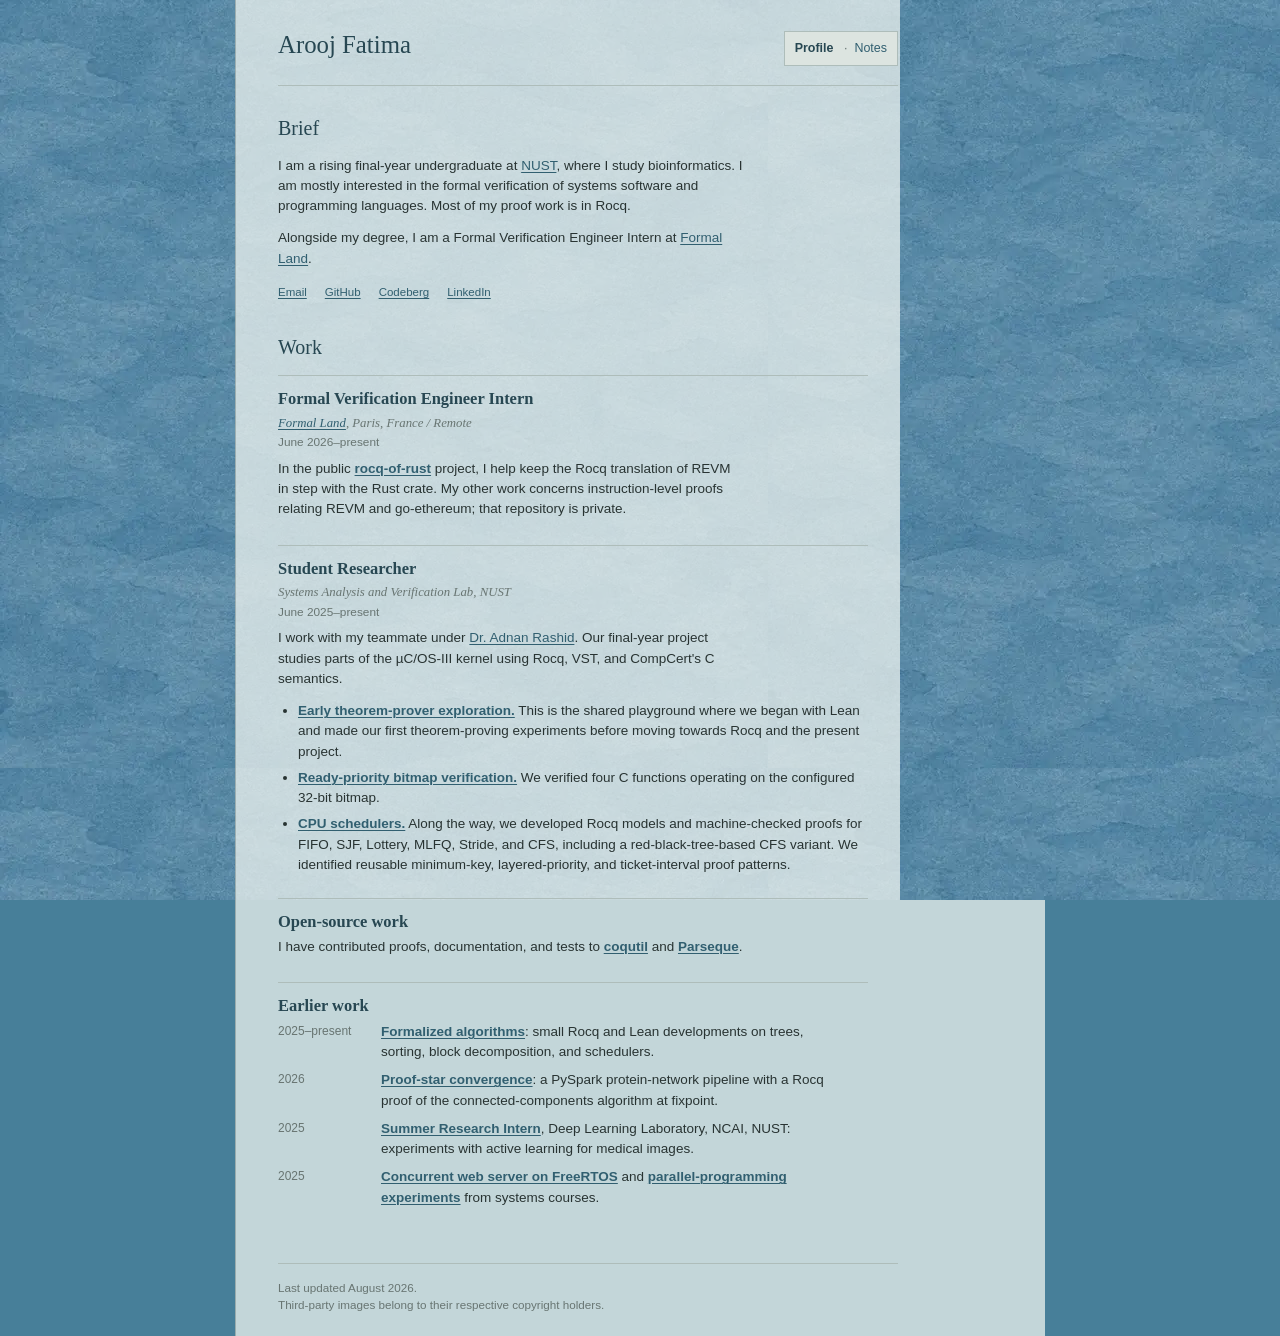
==== commit 4c5416ca: "Revise research experience" ====
--- a/index.html
+++ b/index.html
@@ -52,10 +52,11 @@
 
             <div class="work_sections">
                 <section id="formal-land">
-                    <h2><a href="https://formal.land/"><strong>Formal Land</strong></a></h2>
-                    <p class="work_date">Since June 2026</p>
+                    <h2><strong>Formal Verification Engineer Intern</strong></h2>
+                    <p class="work_affiliation"><a href="https://formal.land/">Formal Land</a>, Paris, France / Remote</p>
+                    <p class="work_date">June 2026–present</p>
                     <p>
-                        I work as a Formal Verification Engineer Intern. In the public
+                        In the public
                         <a href="https://github.com/formal-land/coq-of-rust"><strong>rocq-of-rust</strong></a>
                         project, I help keep the Rocq translation of REVM in step with the Rust
                         crate. My other work concerns instruction-level proofs relating REVM and
@@ -64,8 +65,9 @@
                 </section>
 
                 <section id="university-research">
-                    <h2><strong>Formal verification and theorem proving research</strong></h2>
-                    <p class="work_date">Since June 2025</p>
+                    <h2><strong>Student Researcher</strong></h2>
+                    <p class="work_affiliation">Systems Analysis and Verification Lab, NUST</p>
+                    <p class="work_date">June 2025–present</p>
                     <p>
                         I work with my teammate under
                         <a href="https://scholar.google.com/citations?user=fmgsqYkAAAAJ&hl=en">Dr. Adnan Rashid</a>.
@@ -84,9 +86,11 @@
                             We verified four C functions operating on the configured 32-bit bitmap.
                         </li>
                         <li>
-                            <strong>CPU schedulers.</strong> Along the way, we gave six scheduling
-                            policies a common specification in Rocq. That manuscript is under blind
-                            review and its repository remains private.
+                            <a href="https://codeberg.org/cascade/sched-fv"><strong>CPU schedulers.</strong></a>
+                            Along the way, we developed Rocq models and machine-checked proofs for
+                            FIFO, SJF, Lottery, MLFQ, Stride, and CFS, including a red-black-tree-based
+                            CFS variant. We identified reusable minimum-key, layered-priority, and
+                            ticket-interval proof patterns.
                         </li>
                     </ul>
                 </section>
@@ -94,9 +98,7 @@
                 <section id="open-source">
                     <h2><strong>Open-source work</strong></h2>
                     <p>
-                        I maintain a small
-                        <a href="https://github.com/cascade77/research-opportunities"><strong>research-opportunities list</strong></a>
-                        and have contributed proofs, documentation, and tests to
+                        I have contributed proofs, documentation, and tests to
                         <a href="https://github.com/mit-plv/coqutil/pulls?q=is%3Apr+author%3Acascade77"><strong>coqutil</strong></a>
                         and
                         <a href="https://github.com/rocq-community/parseque/pulls?q=is%3Apr+author%3Acascade77"><strong>Parseque</strong></a>.
@@ -116,7 +118,7 @@
                         </li>
                         <li>
                             <span>2025</span>
-                            <p><a href="https://github.com/cascade77/ncai-dll-internship-summer25"><strong>Summer research at NCAI</strong></a>: experiments with active learning for medical images, alongside introductory work with several ML and vision models.</p>
+                            <p><a href="https://github.com/cascade77/ncai-dll-internship-summer25"><strong>Summer Research Intern</strong></a>, Deep Learning Laboratory, NCAI, NUST: experiments with active learning for medical images.</p>
                         </li>
                         <li>
                             <span>2025</span>
--- a/style.css
+++ b/style.css
@@ -572,6 +572,15 @@
     font-size: 0.74rem;
 }
 
+.work_affiliation
+{
+    margin: 0 0 1px;
+    color: var(--quiet);
+    font-family: Georgia, "Times New Roman", serif;
+    font-size: 0.8rem;
+    font-style: italic;
+}
+
 .work_points
 {
     margin: 2px 0 10px;
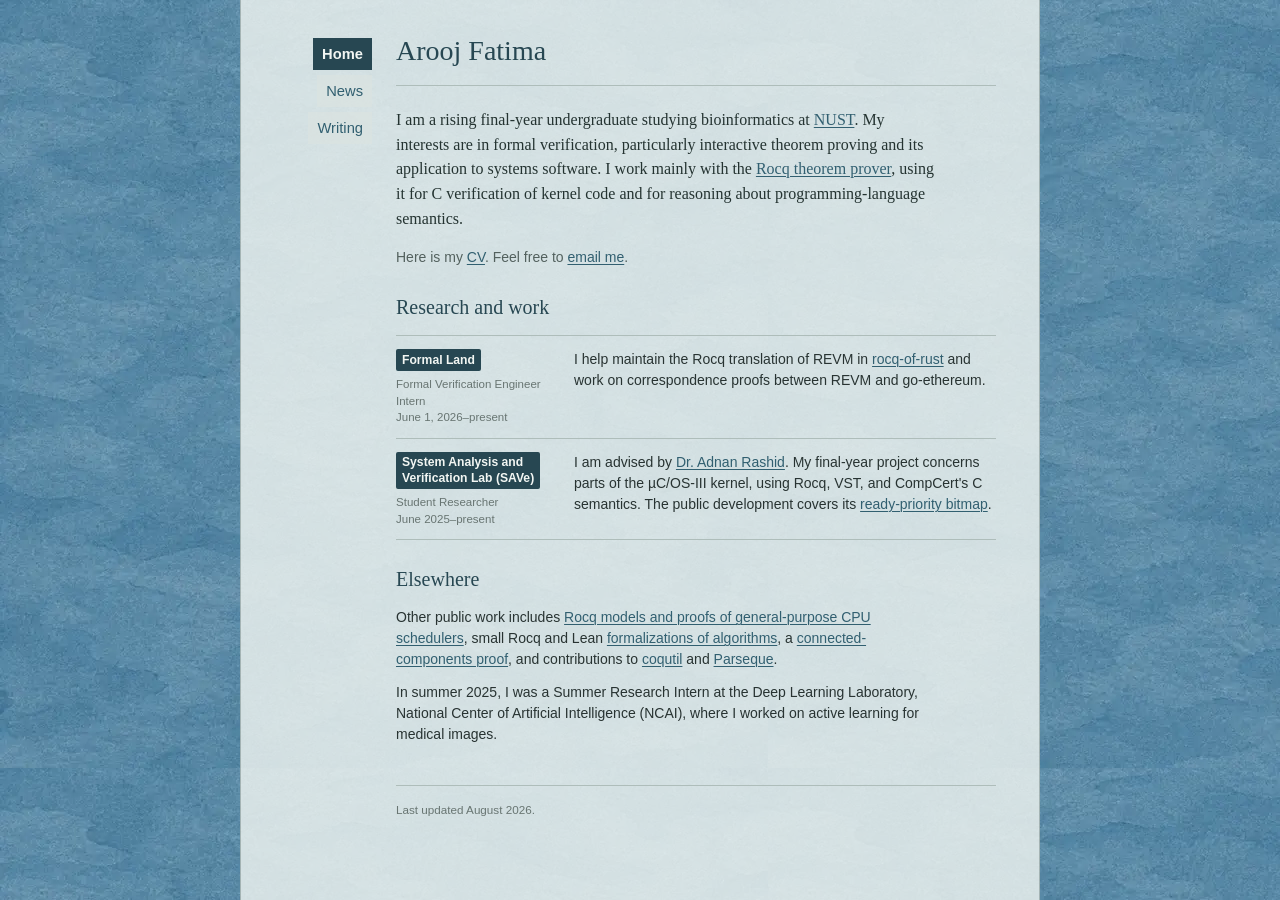
==== commit f47abecf: "Refine academic homepage layout" ====
--- a/index.html
+++ b/index.html
@@ -15,123 +15,88 @@
             </div>
 
             <nav aria-label="Main navigation">
-                <a class="current" href="index.html">Profile</a>
-                <a href="news.html">Notes</a>
+                <a class="current" href="index.html" aria-current="page">Home</a>
+                <a href="news.html">News</a>
+                <a href="writing.html">Writing</a>
             </nav>
         </header>
 
         <main>
             <section class="opening">
-                <div>
-                    <h1>Brief</h1>
+                <p class="introduction">
+                    I am a rising final-year undergraduate studying bioinformatics at
+                    <a href="https://nust.edu.pk/">NUST</a>. My interests are in formal verification,
+                    particularly interactive theorem proving and its application to systems
+                    software. I work mainly with the
+                    <a href="https://rocq-prover.org/">Rocq theorem prover</a>, using it for
+                    C verification of kernel code and for reasoning about programming-language
+                    semantics.
+                </p>
+
+                <p class="contact_line">
+                    Here is my <a href="files/arooj-fatima-cv.pdf">CV</a>. Feel free to
+                    <a href="mailto:afatima.bsbi23sines@student.nust.edu.pk">email me</a>.
+                </p>
+            </section>
+
+            <section id="work">
+                <h1>Research and work</h1>
+
+                <div class="work_entry">
+                    <div class="work_label">
+                        <h2><a href="https://formal.land/">Formal Land</a></h2>
+                        <p>Formal Verification Engineer Intern<br>June 1, 2026–present</p>
+                    </div>
 
                     <p>
-                        I am a rising final-year undergraduate at
-                        <a href="https://nust.edu.pk/">NUST</a>, where I study bioinformatics.
-                        I am mostly interested in the formal verification of systems software
-                        and programming languages. Most of my proof work is in Rocq.
-                    </p>
-
-                    <p>
-                        Alongside my degree, I am a Formal Verification Engineer Intern at
-                        <a href="https://formal.land/">Formal Land</a>.
+                        I help maintain the Rocq translation of REVM in
+                        <a href="https://github.com/formal-land/coq-of-rust">rocq-of-rust</a>
+                        and work on correspondence proofs between REVM and go-ethereum.
                     </p>
                 </div>
 
-                <div class="contact_links" aria-label="Contact and profiles">
-                    <a href="mailto:afatima.bsbi23sines@student.nust.edu.pk">Email</a>
-                    <a href="https://github.com/cascade77">GitHub</a>
-                    <a href="https://codeberg.org/cascade">Codeberg</a>
-                    <a href="https://www.linkedin.com/in/arooj-dot-exe/">LinkedIn</a>
+                <div class="work_entry">
+                    <div class="work_label">
+                        <h2 class="long_label">System Analysis and<br>Verification Lab (SAVe)</h2>
+                        <p>Student Researcher<br>June 2025–present</p>
+                    </div>
+
+                    <p>
+                        I am advised by
+                        <a href="https://scholar.google.com/citations?user=fmgsqYkAAAAJ&hl=en">Dr. Adnan Rashid</a>.
+                        My final-year project concerns parts of the µC/OS-III kernel, using
+                        Rocq, VST, and CompCert's C semantics. The public development covers its
+                        <a href="https://codeberg.org/cascade/ucos3-vst">ready-priority bitmap</a>.
+                    </p>
                 </div>
             </section>
 
-            <section class="work_heading" id="work">
-                <h1>Work</h1>
+            <section id="other-work">
+                <h1>Elsewhere</h1>
+
+                <p>
+                    Other public work includes
+                    <a href="https://codeberg.org/cascade/sched-fv">Rocq models and proofs of general-purpose CPU schedulers</a>,
+                    small Rocq and Lean
+                    <a href="https://github.com/cascade77/formal-verification-algorithms">formalizations of algorithms</a>,
+                    a <a href="https://github.com/cascade77/proof-star-convergence">connected-components proof</a>,
+                    and contributions to
+                    <a href="https://github.com/mit-plv/coqutil/pulls?q=is%3Apr+author%3Acascade77">coqutil</a>
+                    and
+                    <a href="https://github.com/rocq-community/parseque/pulls?q=is%3Apr+author%3Acascade77">Parseque</a>.
+                </p>
+
+                <p>
+                    In summer 2025, I was a Summer Research Intern at the
+                    Deep Learning Laboratory, National Center of Artificial Intelligence (NCAI),
+                    where I worked on active learning for medical images.
+                </p>
             </section>
 
-            <div class="work_sections">
-                <section id="formal-land">
-                    <h2><strong>Formal Verification Engineer Intern</strong></h2>
-                    <p class="work_affiliation"><a href="https://formal.land/">Formal Land</a>, Paris, France / Remote</p>
-                    <p class="work_date">June 2026–present</p>
-                    <p>
-                        In the public
-                        <a href="https://github.com/formal-land/coq-of-rust"><strong>rocq-of-rust</strong></a>
-                        project, I help keep the Rocq translation of REVM in step with the Rust
-                        crate. My other work concerns instruction-level proofs relating REVM and
-                        go-ethereum; that repository is private.
-                    </p>
-                </section>
-
-                <section id="university-research">
-                    <h2><strong>Student Researcher</strong></h2>
-                    <p class="work_affiliation">Systems Analysis and Verification Lab, NUST</p>
-                    <p class="work_date">June 2025–present</p>
-                    <p>
-                        I work with my teammate under
-                        <a href="https://scholar.google.com/citations?user=fmgsqYkAAAAJ&hl=en">Dr. Adnan Rashid</a>.
-                        Our final-year project studies parts of the µC/OS-III kernel using Rocq,
-                        VST, and CompCert's C semantics.
-                    </p>
-                    <ul class="work_points">
-                        <li>
-                            <a href="https://codeberg.org/unnoun/fyp-tp-playground"><strong>Early theorem-prover exploration.</strong></a>
-                            This is the shared playground where we began with Lean and made our
-                            first theorem-proving experiments before moving towards Rocq and the
-                            present project.
-                        </li>
-                        <li>
-                            <a href="https://codeberg.org/cascade/ucos3-vst"><strong>Ready-priority bitmap verification.</strong></a>
-                            We verified four C functions operating on the configured 32-bit bitmap.
-                        </li>
-                        <li>
-                            <a href="https://codeberg.org/cascade/sched-fv"><strong>CPU schedulers.</strong></a>
-                            Along the way, we developed Rocq models and machine-checked proofs for
-                            FIFO, SJF, Lottery, MLFQ, Stride, and CFS, including a red-black-tree-based
-                            CFS variant. We identified reusable minimum-key, layered-priority, and
-                            ticket-interval proof patterns.
-                        </li>
-                    </ul>
-                </section>
-
-                <section id="open-source">
-                    <h2><strong>Open-source work</strong></h2>
-                    <p>
-                        I have contributed proofs, documentation, and tests to
-                        <a href="https://github.com/mit-plv/coqutil/pulls?q=is%3Apr+author%3Acascade77"><strong>coqutil</strong></a>
-                        and
-                        <a href="https://github.com/rocq-community/parseque/pulls?q=is%3Apr+author%3Acascade77"><strong>Parseque</strong></a>.
-                    </p>
-                </section>
-
-                <section id="earlier-work">
-                    <h2><strong>Earlier work</strong></h2>
-                    <ul class="earlier_work">
-                        <li>
-                            <span>2025–present</span>
-                            <p><a href="https://github.com/cascade77/formal-verification-algorithms"><strong>Formalized algorithms</strong></a>: small Rocq and Lean developments on trees, sorting, block decomposition, and schedulers.</p>
-                        </li>
-                        <li>
-                            <span>2026</span>
-                            <p><a href="https://github.com/cascade77/proof-star-convergence"><strong>Proof-star convergence</strong></a>: a PySpark protein-network pipeline with a Rocq proof of the connected-components algorithm at fixpoint.</p>
-                        </li>
-                        <li>
-                            <span>2025</span>
-                            <p><a href="https://github.com/cascade77/ncai-dll-internship-summer25"><strong>Summer Research Intern</strong></a>, Deep Learning Laboratory, NCAI, NUST: experiments with active learning for medical images.</p>
-                        </li>
-                        <li>
-                            <span>2025</span>
-                            <p><a href="https://github.com/cascade77/concurrent-webserver-rtos"><strong>Concurrent web server on FreeRTOS</strong></a> and <a href="https://github.com/cascade77/parallel-matrix-sorting"><strong>parallel-programming experiments</strong></a> from systems courses.</p>
-                        </li>
-                    </ul>
-                </section>
-            </div>
         </main>
 
         <footer>
             <p>Last updated August 2026.</p>
-            <p>Third-party images belong to their respective copyright holders.</p>
         </footer>
     </div>
 </body>
--- a/style.css
+++ b/style.css
@@ -34,50 +34,36 @@
     color: var(--ink);
     background: transparent;
     font-family: Arial, Helvetica, sans-serif;
-    font-size: 13.5px;
+    font-size: 14px;
     line-height: 1.5;
 }
 
 .page
 {
-    position: relative;
-    width: min(810px, calc(100% - 42px));
+    display: grid;
+    grid-template-columns: 110px minmax(0, 600px);
+    grid-template-rows: auto auto auto;
+    align-content: start;
+    width: min(800px, calc(100% - 32px));
     min-height: 100vh;
     margin: 0 auto;
-    padding: 31px 42px 22px;
-    background: var(--paper);
+    column-gap: 24px;
+    padding: 36px 21px 22px;
+    background: rgba(239, 244, 241, 0.82);
+    border-right: 1px solid rgba(71, 91, 88, 0.34);
     border-left: 1px solid rgba(71, 91, 88, 0.34);
 }
 
-.page::after
-{
-    position: absolute;
-    z-index: 0;
-    top: 0;
-    right: 0;
-    bottom: 0;
-    width: 145px;
-    background-color: var(--ground);
-    background-image: url("assets/paper-lake-waves.webp");
-    background-attachment: fixed;
-    background-position: 0 0;
-    background-repeat: repeat;
-    content: "";
-}
-
-.page > *
-{
-    position: relative;
-    z-index: 1;
-}
-
 .site_header
 {
-    display: grid;
-    grid-template-columns: minmax(0, 1fr) auto;
-    max-width: 620px;
-    gap: 28px;
-    padding-bottom: 19px;
+    display: contents;
+}
+
+.identity
+{
+    grid-column: 2;
+    grid-row: 1;
+    padding-bottom: 13px;
     border-bottom: 1px solid var(--line);
 }
 
@@ -87,7 +73,7 @@
     margin-bottom: 5px;
     color: var(--heading);
     font-family: Georgia, "Times New Roman", serif;
-    font-size: 1.55rem;
+    font-size: 1.75rem;
     line-height: 1.1;
     text-decoration: none;
 }
@@ -107,54 +93,67 @@
 
 nav
 {
-    align-self: end;
-    padding: 7px 10px;
-    background: var(--soft);
-    border: 1px solid var(--line);
-    font-size: 0.78rem;
+    display: flex;
+    grid-column: 1;
+    grid-row: 1 / span 2;
+    align-self: start;
+    align-items: flex-end;
+    flex-direction: column;
+    gap: 5px;
+    padding-top: 2px;
+    font-size: 0.92rem;
     white-space: nowrap;
 }
 
 nav a
 {
+    padding: 4px 8px;
     color: var(--link);
+    background: rgba(220, 228, 224, 0.62);
+    border: 1px solid transparent;
     text-decoration: none;
 }
 
-nav a + a::before
-{
-    padding: 0 7px;
-    color: var(--quiet);
-    content: "·";
-}
-
 nav a.current
 {
-    color: var(--heading);
+    color: #f2f6f3;
+    background: var(--heading);
+    border-color: var(--heading);
     font-weight: bold;
 }
 
 nav a:hover,
 nav a:focus
 {
+    border-color: var(--line);
     text-decoration: underline;
     text-underline-offset: 3px;
 }
 
 main
 {
-    max-width: 620px;
-    padding: 27px 0 34px;
+    grid-column: 2;
+    grid-row: 2;
+    width: 100%;
+    padding: 22px 0 28px;
 }
 
 section + section
 {
-    margin-top: 31px;
+    margin-top: 24px;
 }
 
 .opening
 {
     display: block;
+}
+
+.introduction
+{
+    color: #243331;
+    font-family: Georgia, "Times New Roman", serif;
+    font-size: 1rem;
+    line-height: 1.55;
 }
 
 h1,
@@ -186,7 +185,7 @@
 
 p
 {
-    max-width: 62ch;
+    max-width: 68ch;
     margin: 0 0 12px;
 }
 
@@ -207,18 +206,65 @@
     text-underline-offset: 2px;
 }
 
-.contact_links
-{
-    display: flex;
-    flex-wrap: wrap;
-    gap: 4px 18px;
-    margin: 15px 0 0;
+.contact_line
+{
+    margin-top: 15px;
+    color: #53615e;
+}
+
+.contact_line a
+{
+    overflow-wrap: anywhere;
+}
+
+.work_entry
+{
+    display: grid;
+    grid-template-columns: 155px minmax(0, 1fr);
+    gap: 23px;
+    padding: 13px 0 12px;
+    border-top: 1px solid var(--line);
+}
+
+.work_entry:last-child
+{
+    border-bottom: 1px solid var(--line);
+}
+
+.work_entry p
+{
+    margin: 0;
+}
+
+.work_label h2
+{
+    display: inline-block;
+    margin: 0 0 5px;
+    padding: 2px 6px;
+    color: #f2f6f3;
+    background: var(--heading);
+    border-radius: 2px;
+    font-family: Arial, Helvetica, sans-serif;
+    font-size: 0.76rem;
+    font-weight: bold;
+}
+
+.work_label h2 a
+{
+    color: inherit;
+    text-decoration: none;
+}
+
+.work_label h2.long_label
+{
+    line-height: 1.35;
+}
+
+.work_label p
+{
+    color: var(--quiet);
     font-size: 0.72rem;
-}
-
-.contact_links a
-{
-    white-space: nowrap;
+    line-height: 1.45;
 }
 
 .arrow_list,
@@ -294,22 +340,23 @@
 .news_list
 {
     margin: 0;
+    border-top: 1px solid var(--line);
 }
 
 .news_list div
 {
     display: grid;
-    grid-template-columns: 82px minmax(0, 1fr);
-    gap: 19px;
-    padding: 11px 0;
-    border-top: 1px solid var(--line);
+    grid-template-columns: 90px minmax(0, 1fr);
+    gap: 12px;
+    padding: 6px 0;
 }
 
 .news_list dt
 {
     color: var(--heading);
-    font-size: 0.82rem;
-    font-weight: bold;
+    font-size: 0.75rem;
+    font-weight: normal;
+    white-space: nowrap;
 }
 
 .news_list dd
@@ -539,59 +586,6 @@
     width: 47px;
 }
 
-.work_heading
-{
-    margin-bottom: 7px;
-}
-
-.work_sections
-{
-    max-width: 590px;
-}
-
-.work_sections section
-{
-    padding: 11px 0 13px;
-    border-top: 1px solid var(--line);
-}
-
-.work_sections section + section
-{
-    margin-top: 0;
-}
-
-.work_sections h2
-{
-    margin: 0 0 2px;
-}
-
-.work_date
-{
-    margin-bottom: 7px;
-    color: var(--quiet);
-    font-size: 0.74rem;
-}
-
-.work_affiliation
-{
-    margin: 0 0 1px;
-    color: var(--quiet);
-    font-family: Georgia, "Times New Roman", serif;
-    font-size: 0.8rem;
-    font-style: italic;
-}
-
-.work_points
-{
-    margin: 2px 0 10px;
-    padding-left: 20px;
-}
-
-.work_points li
-{
-    margin-bottom: 6px;
-}
-
 .earlier_work,
 .writing_list
 {
@@ -600,12 +594,18 @@
     list-style: none;
 }
 
+.writing_list
+{
+    padding-top: 10px;
+    border-top: 1px solid var(--line);
+}
+
 .earlier_work li,
 .writing_list li
 {
     display: grid;
-    grid-template-columns: 88px minmax(0, 1fr);
-    gap: 15px;
+    grid-template-columns: 78px minmax(0, 1fr);
+    gap: 12px;
     margin-bottom: 8px;
 }
 
@@ -656,7 +656,9 @@
 
 footer
 {
-    max-width: 620px;
+    grid-column: 2;
+    grid-row: 3;
+    width: 100%;
     padding-top: 15px;
     border-top: 1px solid var(--line);
     color: var(--quiet);
@@ -668,7 +670,7 @@
     margin: 0;
 }
 
-@media (max-width: 720px)
+@media (max-width: 810px)
 {
     html
     {
@@ -677,31 +679,32 @@
 
     .page
     {
-        width: min(100% - 24px, 640px);
-        padding: 27px 25px 20px;
-    }
-
-    .page::after
-    {
-        display: none;
+        display: block;
+        width: min(100% - 24px, 720px);
+        padding: 30px 25px 20px;
     }
 
     .site_header
     {
+        display: grid;
         grid-template-columns: 1fr;
         gap: 17px;
     }
 
+    .identity
+    {
+        grid-column: 1;
+    }
+
     nav
     {
+        grid-column: 1;
+        grid-row: auto;
+        align-items: stretch;
+        flex-direction: row;
         justify-self: start;
+        padding-top: 0;
         white-space: normal;
-    }
-
-    .opening
-    {
-        grid-template-columns: minmax(0, 1fr) 190px;
-        gap: 23px;
     }
 
     .page_links
@@ -721,25 +724,10 @@
         border: 0;
     }
 
-    .opening
-    {
-        display: block;
-    }
-
-    .opening_picture
-    {
-        width: min(100%, 280px);
-        margin-top: 21px;
-    }
-
-    .opening_picture img
-    {
-        height: 165px;
-    }
-
-    .contact_links
-    {
-        max-width: 280px;
+    .work_entry
+    {
+        grid-template-columns: 1fr;
+        gap: 7px;
     }
 
     .news_list div
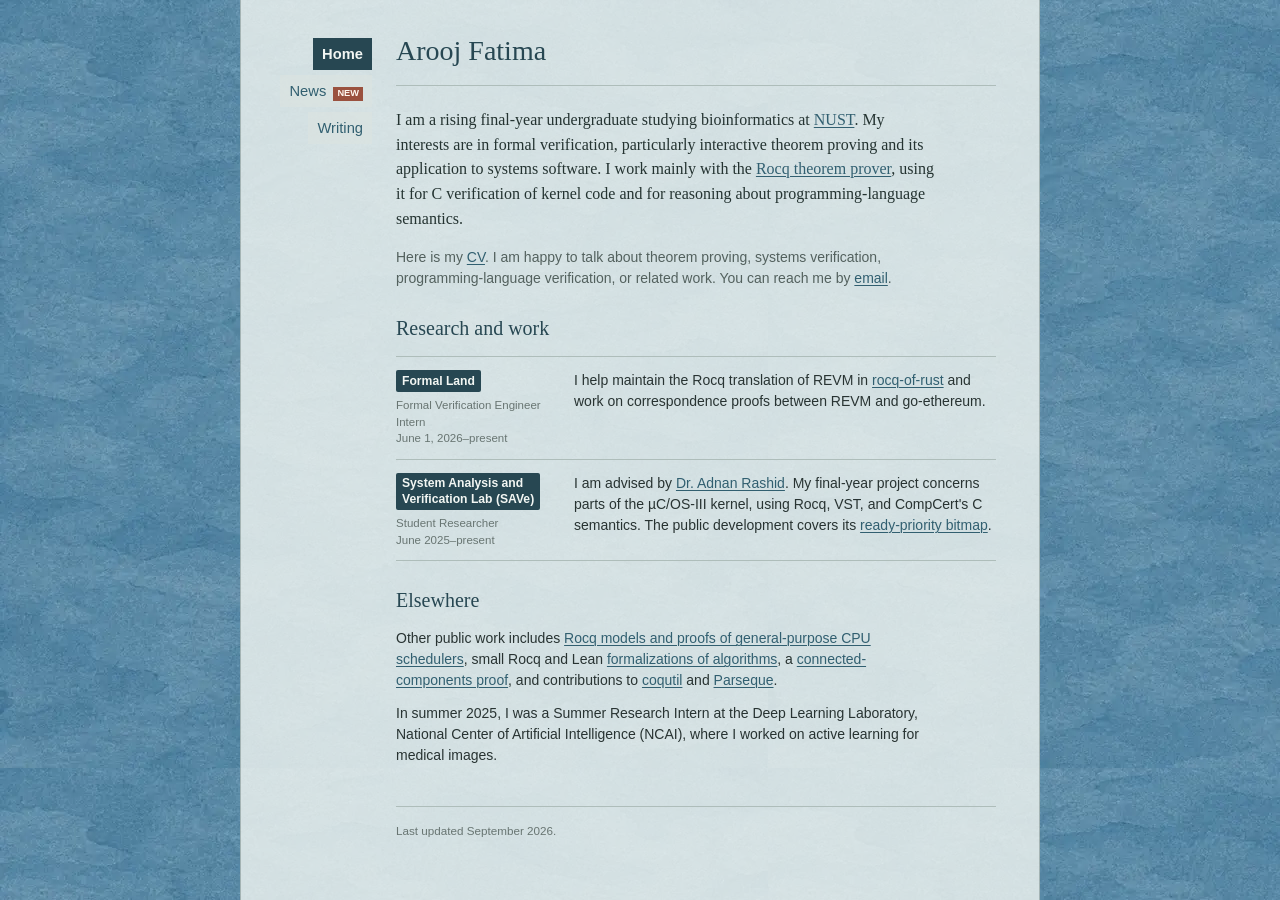
==== commit 0e96cce5: "Add latest publication news" ====
--- a/index.html
+++ b/index.html
@@ -16,7 +16,7 @@
 
             <nav aria-label="Main navigation">
                 <a class="current" href="index.html" aria-current="page">Home</a>
-                <a href="news.html">News</a>
+                <a href="news.html">News <span class="nav_new" aria-hidden="true">new</span></a>
                 <a href="writing.html">Writing</a>
             </nav>
         </header>
@@ -34,8 +34,10 @@
                 </p>
 
                 <p class="contact_line">
-                    Here is my <a href="files/arooj-fatima-cv.pdf">CV</a>. Feel free to
-                    <a href="mailto:afatima.bsbi23sines@student.nust.edu.pk">email me</a>.
+                    Here is my <a href="files/arooj-fatima-cv.pdf">CV</a>. I am happy to talk
+                    about theorem proving, systems verification, programming-language verification,
+                    or related work. You can reach me by
+                    <a href="mailto:afatima.bsbi23sines@student.nust.edu.pk">email</a>.
                 </p>
             </section>
 
@@ -96,7 +98,7 @@
         </main>
 
         <footer>
-            <p>Last updated August 2026.</p>
+            <p>Last updated September 2026.</p>
         </footer>
     </div>
 </body>
--- a/style.css
+++ b/style.css
@@ -130,6 +130,36 @@
     text-underline-offset: 3px;
 }
 
+@keyframes new_flicker
+{
+    0%,
+    44%,
+    100%
+    {
+        opacity: 1;
+    }
+
+    50%,
+    94%
+    {
+        opacity: 0.35;
+    }
+}
+
+.nav_new
+{
+    display: inline-block;
+    margin-left: 3px;
+    padding: 1px 4px;
+    color: #fff7ef;
+    background: #9a513e;
+    font-size: 0.58rem;
+    font-weight: bold;
+    line-height: 1.25;
+    text-transform: uppercase;
+    animation: new_flicker 1.8s steps(2, end) infinite;
+}
+
 main
 {
     grid-column: 2;
@@ -346,9 +376,36 @@
 .news_list div
 {
     display: grid;
-    grid-template-columns: 90px minmax(0, 1fr);
-    gap: 12px;
+    grid-template-columns: 34px 110px minmax(0, 1fr);
+    column-gap: 10px;
     padding: 6px 0;
+}
+
+.news_list dt
+{
+    grid-column: 2;
+}
+
+.news_list dd
+{
+    grid-column: 3;
+}
+
+.latest_news::before
+{
+    grid-column: 1;
+    grid-row: 1;
+    align-self: start;
+    justify-self: start;
+    padding: 1px 4px;
+    color: #fff7ef;
+    background: #9a513e;
+    content: "new";
+    font-size: 0.58rem;
+    font-weight: bold;
+    line-height: 1.25;
+    text-transform: uppercase;
+    animation: new_flicker 1.8s steps(2, end) infinite;
 }
 
 .news_list dt
@@ -362,6 +419,11 @@
 .news_list dd
 {
     margin: 0;
+}
+
+.paper_authors
+{
+    color: var(--ink);
 }
 
 .event_mark
@@ -715,6 +777,15 @@
 
 }
 
+@media (prefers-reduced-motion: reduce)
+{
+    .nav_new,
+    .latest_news::before
+    {
+        animation: none;
+    }
+}
+
 @media (max-width: 480px)
 {
     .page
@@ -736,6 +807,13 @@
         gap: 2px;
     }
 
+    .news_list dt,
+    .news_list dd,
+    .latest_news::before
+    {
+        grid-column: 1;
+    }
+
     .video_picture
     {
         float: none;
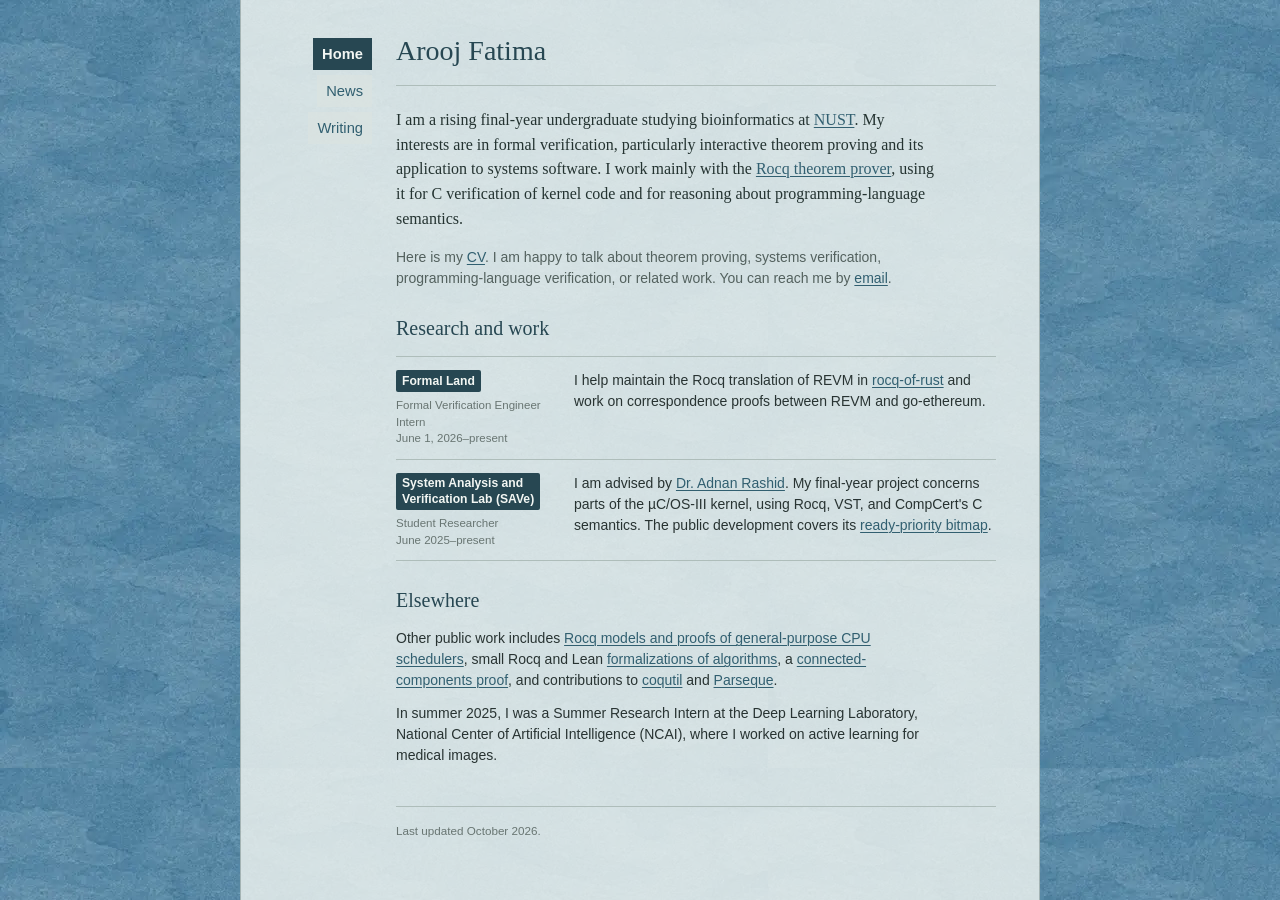
==== commit dfe41737: "Add October picture and reflection and remove news badges" ====
--- a/index.html
+++ b/index.html
@@ -16,7 +16,7 @@
 
             <nav aria-label="Main navigation">
                 <a class="current" href="index.html" aria-current="page">Home</a>
-                <a href="news.html">News <span class="nav_new" aria-hidden="true">new</span></a>
+                <a href="news.html">News</a>
                 <a href="writing.html">Writing</a>
             </nav>
         </header>
@@ -98,7 +98,7 @@
         </main>
 
         <footer>
-            <p>Last updated September 2026.</p>
+            <p>Last updated October 2026.</p>
         </footer>
     </div>
 </body>
--- a/style.css
+++ b/style.css
@@ -475,6 +475,36 @@
     font-size: 0.78rem;
 }
 
+.visual_note
+{
+    margin: 0;
+}
+
+.visual_note img
+{
+    display: block;
+    width: 100%;
+    height: auto;
+    border: 1px solid var(--line);
+}
+
+.visual_note figcaption
+{
+    display: flex;
+    justify-content: space-between;
+    gap: 16px;
+    margin-top: 6px;
+    color: var(--quiet);
+    font-size: 0.7rem;
+}
+
+.visual_note_text
+{
+    margin-top: 18px;
+    font-family: Georgia, "Times New Roman", serif;
+    font-size: 1rem;
+}
+
 .video_picture
 {
     float: right;
